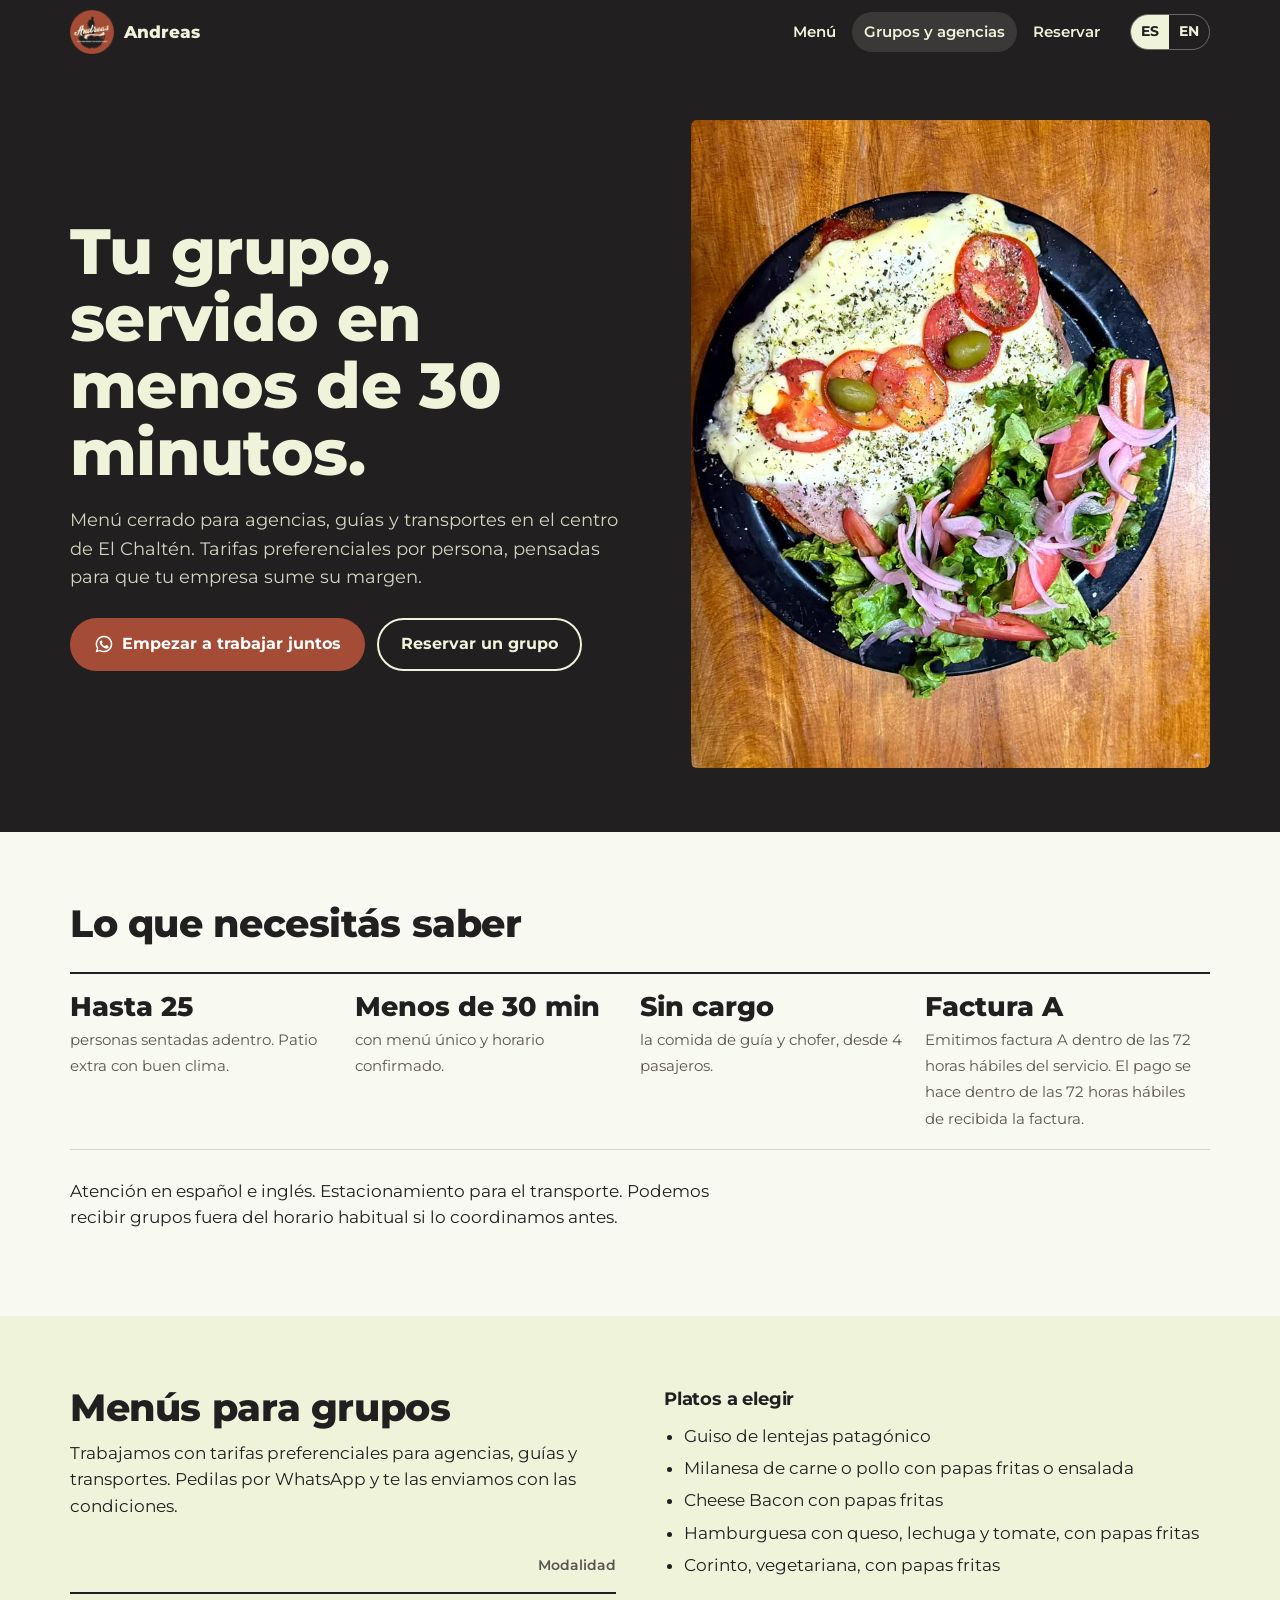
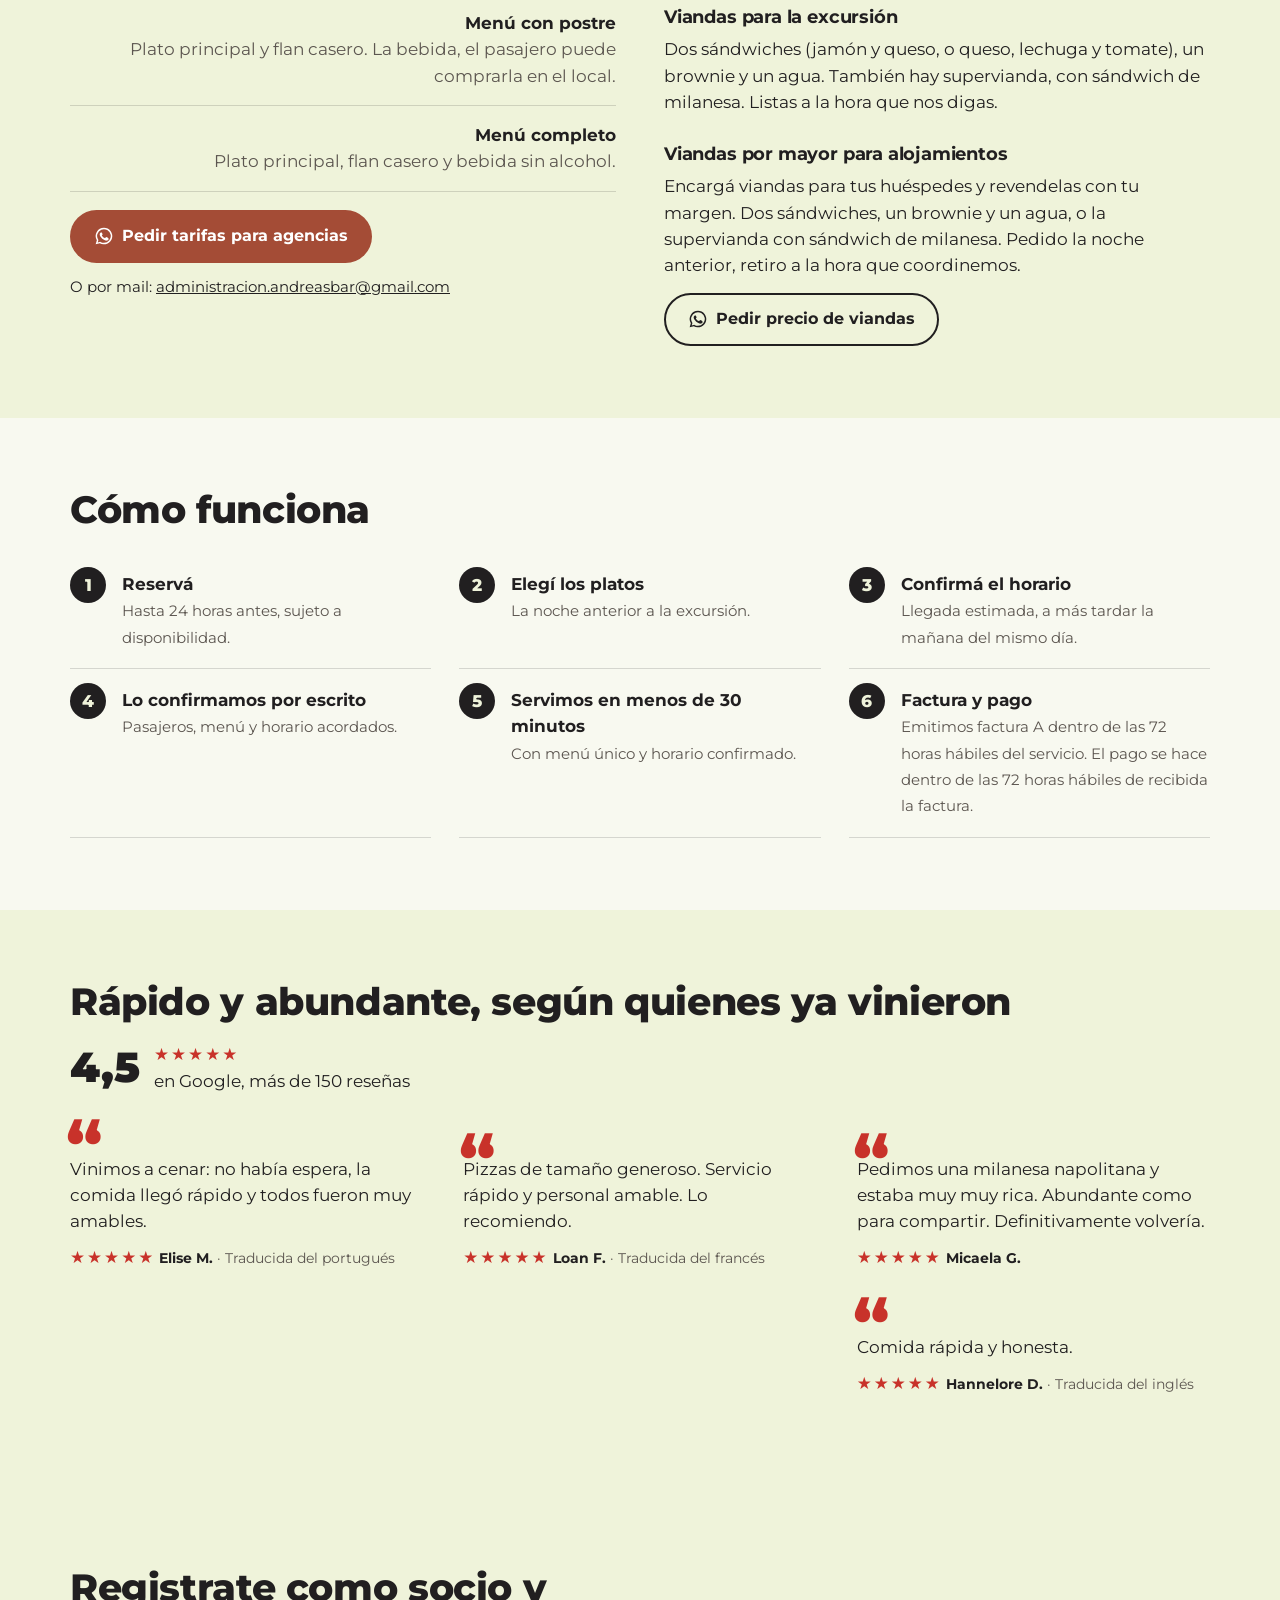
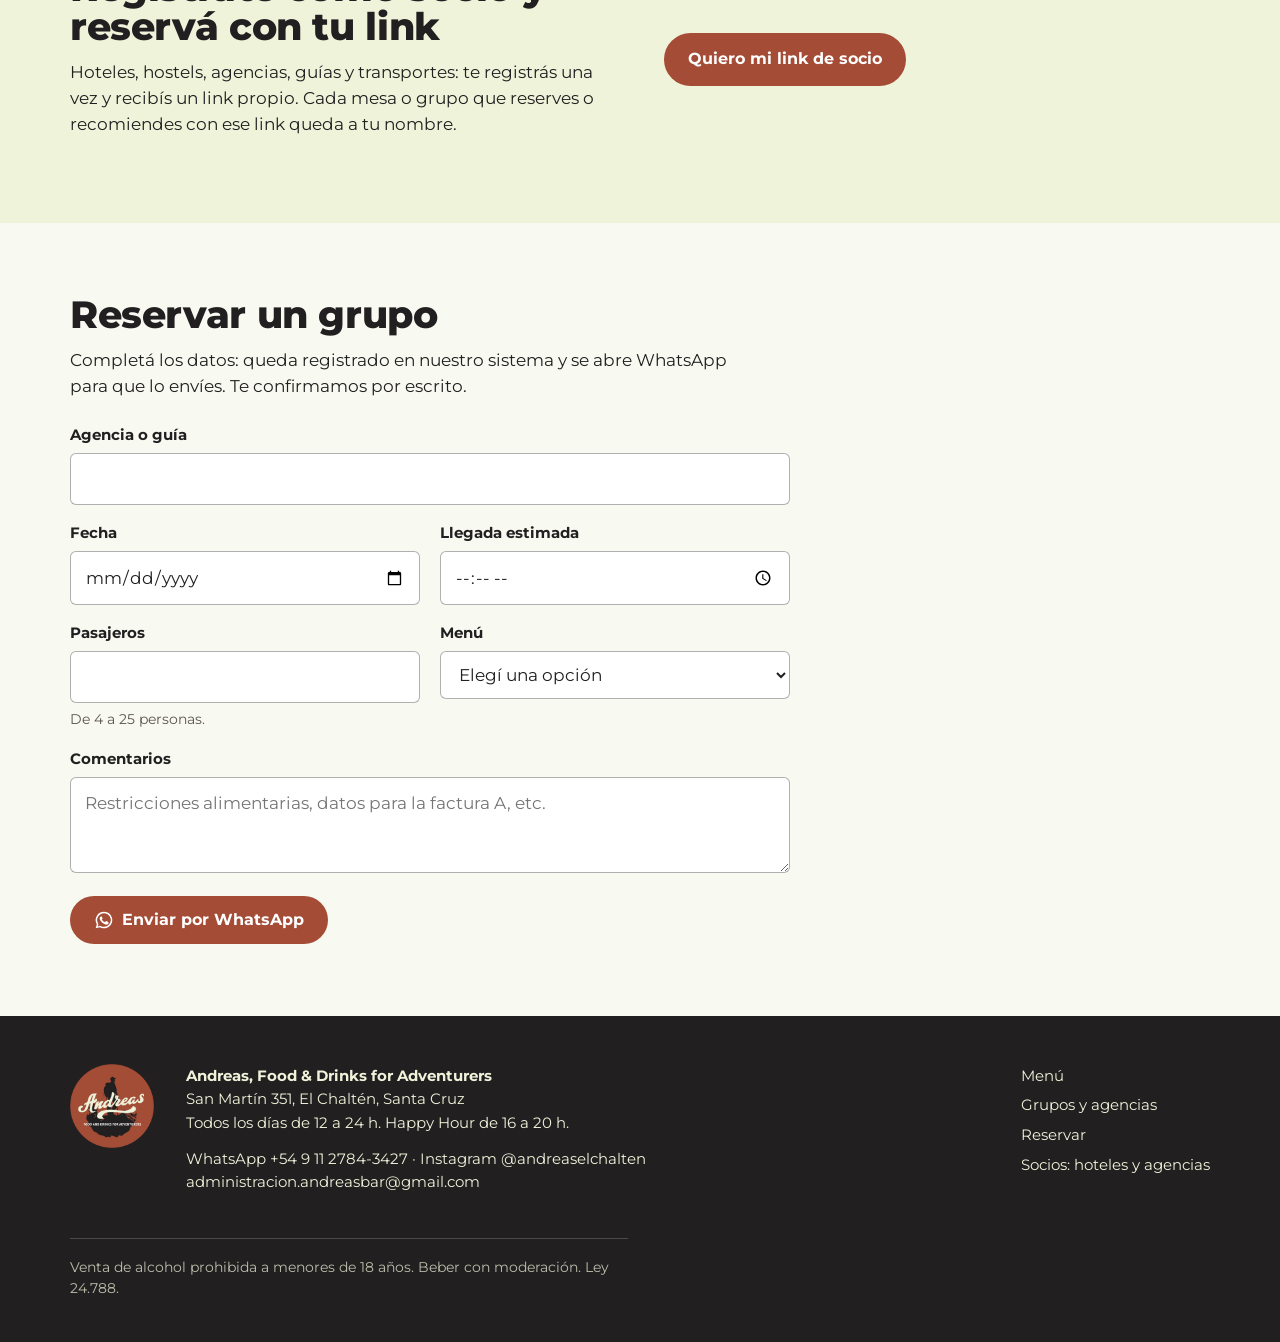
==== agencias/index.html @ 3c3eb735 "Viandas: contenido actualizado (dos sándwiches, brownie y agua; supervianda) Co-Authored-By: Claude " ====
<!doctype html>
<html lang="es">
<head>
<meta charset="utf-8">
<meta name="viewport" content="width=device-width, initial-scale=1">
<title>Grupos y agencias | Andreas, El Chaltén</title>
<meta name="description" content="Menú grupal para agencias y guías en El Chaltén: hasta 25 personas, servido en menos de 30 minutos, guía y chofer sin cargo, factura A.">
<link rel="canonical" href="https://andreaselchalten.com/agencias/">
<link rel="alternate" hreflang="es" href="https://andreaselchalten.com/agencias/">
<link rel="alternate" hreflang="en" href="https://andreaselchalten.com/en/agencies/">
<meta name="theme-color" content="#211f20">
<meta property="og:title" content="Grupos y agencias | Andreas, El Chaltén">
<meta property="og:description" content="Menú grupal para agencias y guías en El Chaltén: hasta 25 personas, servido en menos de 30 minutos, guía y chofer sin cargo, factura A.">
<meta property="og:image" content="https://andreaselchalten.com/img/salon-sandwich-1400.webp">
<meta property="og:type" content="website">
<link rel="icon" type="image/png" href="/favicon.png">
<link rel="apple-touch-icon" href="/img/apple-touch-icon.png">
<link rel="manifest" href="/manifest.webmanifest">
<meta name="apple-mobile-web-app-title" content="Andreas">
<link rel="preconnect" href="https://fonts.googleapis.com">
<link rel="preconnect" href="https://fonts.gstatic.com" crossorigin>
<link rel="stylesheet" href="https://fonts.googleapis.com/css2?family=Montserrat:wght@400..900&display=swap">
<link rel="stylesheet" href="/css/site.css">
<script type="application/ld+json">{"@context": "https://schema.org", "@type": "Restaurant", "@id": "https://andreaselchalten.com/#restaurante", "name": "Andreas – Food & Drinks for Adventurers", "url": "https://andreaselchalten.com/", "image": ["https://andreaselchalten.com/img/salon-sandwich-1400.webp", "https://andreaselchalten.com/img/logo-1024.png"], "logo": "https://andreaselchalten.com/img/logo-1024.png", "telephone": "+5491127843427", "email": "administracion.andreasbar@gmail.com", "address": {"@type": "PostalAddress", "streetAddress": "San Martín 351", "addressLocality": "El Chaltén", "addressRegion": "Santa Cruz", "postalCode": "9301", "addressCountry": "AR"}, "geo": {"@type": "GeoCoordinates", "latitude": -49.3312, "longitude": -72.8862}, "openingHoursSpecification": [{"@type": "OpeningHoursSpecification", "dayOfWeek": ["Monday", "Tuesday", "Wednesday", "Thursday", "Friday", "Saturday", "Sunday"], "opens": "12:00", "closes": "23:59"}], "servesCuisine": ["Hamburguesas", "Milanesas", "Pizza", "Pastas", "Parrilla"], "priceRange": "$$", "currenciesAccepted": "ARS", "hasMenu": "https://andreaselchalten.com/menu/", "acceptsReservations": "https://andreaselchalten.com/reservas/", "sameAs": ["https://instagram.com/andreaselchalten"], "inLanguage": ["es", "en"]}</script>
</head>
<body>
<a class="salto" href="#contenido">Ir al contenido</a>
<header class="top">
<div class="wrap">
<a class="marca" href="/"><img src="/img/icon-192.png" alt="" width="44" height="44"><span>Andreas</span></a>
<nav class="nav" aria-label="Principal"><a href="/menu/">Menú</a><a href="/agencias/" aria-current="page">Grupos y agencias</a><a href="/reservas/">Reservar</a></nav>
<div class="idioma"><span>ES</span><a href="/en/agencies/" hreflang="en" lang="en" aria-label="English version">EN</a></div>
</div>
</header>
<main id="contenido">
<section class="hero">
<div class="wrap">
<div>
<h1>Tu grupo, servido en menos de 30 minutos.</h1>
<p class="bajada">Menú cerrado para agencias, guías y transportes en el centro de El Chaltén. Tarifas preferenciales por persona, pensadas para que tu empresa sume su margen.</p>
<div class="acciones">
<a class="btn btn-wa" href="https://wa.me/5491127843427?text=Hola%2C%20vi%20la%20web%20de%20Andreas.%20Trabajo%20en%20una%20agencia%20y%20quiero%20empezar%20a%20trabajar%20con%20ustedes."><svg viewBox="0 0 24 24" aria-hidden="true"><path fill="currentColor" d="M12 2a10 10 0 0 0-8.6 15.1L2 22l5-1.3A10 10 0 1 0 12 2Zm0 18.2a8.2 8.2 0 0 1-4.2-1.1l-.3-.2-3 .8.8-2.9-.2-.3A8.2 8.2 0 1 1 12 20.2Zm4.5-6.1c-.2-.1-1.5-.7-1.7-.8s-.4-.1-.6.1-.7.8-.8 1-.3.2-.5.1a6.7 6.7 0 0 1-3.3-2.9c-.3-.4.2-.4.7-1.3.1-.2 0-.3 0-.4l-.8-1.8c-.2-.5-.4-.4-.6-.4h-.5a1 1 0 0 0-.7.3 3 3 0 0 0-.9 2.2 5.2 5.2 0 0 0 1.1 2.7 11.8 11.8 0 0 0 4.5 4c1.7.7 2.3.8 3.2.6a2.7 2.7 0 0 0 1.8-1.2 2.2 2.2 0 0 0 .1-1.2c0-.1-.2-.2-.4-.3Z"/></svg>Empezar a trabajar juntos</a>
<a class="btn btn-linea" href="#reservar-grupo">Reservar un grupo</a>
</div>
</div>
<figure><img src="/img/milanesa-napolitana-800.webp" alt="Milanesa napolitana con ensalada" width="800" height="1067"></figure>
</div>
</section>
<section class="seccion">
<div class="wrap">
<h2>Lo que necesitás saber</h2>
<div class="datos">
<div class="dato"><b>Hasta 25</b><span>personas sentadas adentro. Patio extra con buen clima.</span></div>
<div class="dato"><b>Menos de 30 min</b><span>con menú único y horario confirmado.</span></div>
<div class="dato"><b>Sin cargo</b><span>la comida de guía y chofer, desde 4 pasajeros.</span></div>
<div class="dato"><b>Factura A</b><span>Emitimos factura A dentro de las 72 horas hábiles del servicio. El pago se hace dentro de las 72 horas hábiles de recibida la factura.</span></div>
</div>
<p>Atención en español e inglés. Estacionamiento para el transporte. Podemos recibir grupos fuera del horario habitual si lo coordinamos antes.</p>
</div>
</section>
<section class="seccion alt">
<div class="wrap dividido" style="align-items:start">
<div>
<h2>Menús para grupos</h2>
<p style="margin-top:12px">Trabajamos con tarifas preferenciales para agencias, guías y transportes. Pedilas por WhatsApp y te las enviamos con las condiciones.</p>
<table class="tarifas" style="margin-top:20px">
<thead><tr><th>Modalidad</th></tr></thead>
<tbody><tr><td><b>Menú con postre</b><br><span style="color:var(--suave)">Plato principal y flan casero. La bebida, el pasajero puede comprarla en el local.</span></td></tr><tr><td><b>Menú completo</b><br><span style="color:var(--suave)">Plato principal, flan casero y bebida sin alcohol.</span></td></tr></tbody>
</table>
<div class="acciones" style="margin-top:18px"><a class="btn btn-wa" href="https://wa.me/5491127843427?text=Hola%2C%20vi%20la%20web%20de%20Andreas.%20Trabajo%20en%20una%20agencia%20y%20quiero%20recibir%20las%20tarifas%20para%20grupos."><svg viewBox="0 0 24 24" aria-hidden="true"><path fill="currentColor" d="M12 2a10 10 0 0 0-8.6 15.1L2 22l5-1.3A10 10 0 1 0 12 2Zm0 18.2a8.2 8.2 0 0 1-4.2-1.1l-.3-.2-3 .8.8-2.9-.2-.3A8.2 8.2 0 1 1 12 20.2Zm4.5-6.1c-.2-.1-1.5-.7-1.7-.8s-.4-.1-.6.1-.7.8-.8 1-.3.2-.5.1a6.7 6.7 0 0 1-3.3-2.9c-.3-.4.2-.4.7-1.3.1-.2 0-.3 0-.4l-.8-1.8c-.2-.5-.4-.4-.6-.4h-.5a1 1 0 0 0-.7.3 3 3 0 0 0-.9 2.2 5.2 5.2 0 0 0 1.1 2.7 11.8 11.8 0 0 0 4.5 4c1.7.7 2.3.8 3.2.6a2.7 2.7 0 0 0 1.8-1.2 2.2 2.2 0 0 0 .1-1.2c0-.1-.2-.2-.4-.3Z"/></svg>Pedir tarifas para agencias</a></div>
<p style="margin-top:12px;font-size:.95rem">O por mail: <a href="mailto:administracion.andreasbar@gmail.com?subject=Tarifas para agencias">administracion.andreasbar@gmail.com</a></p>
</div>
<div>
<h3>Platos a elegir</h3>
<ul class="lista" style="margin-top:12px"><li>Guiso de lentejas patagónico</li><li>Milanesa de carne o pollo con papas fritas o ensalada</li><li>Cheese Bacon con papas fritas</li><li>Hamburguesa con queso, lechuga y tomate, con papas fritas</li><li>Corinto, vegetariana, con papas fritas</li></ul>
<h3 style="margin-top:28px">Viandas para la excursión</h3>
<p style="margin-top:8px">Dos sándwiches (jamón y queso, o queso, lechuga y tomate), un brownie y un agua. También hay supervianda, con sándwich de milanesa. Listas a la hora que nos digas.</p>
<h3 style="margin-top:28px" id="viandas">Viandas por mayor para alojamientos</h3>
<p style="margin-top:8px">Encargá viandas para tus huéspedes y revendelas con tu margen. Dos sándwiches, un brownie y un agua, o la supervianda con sándwich de milanesa. Pedido la noche anterior, retiro a la hora que coordinemos.</p>
<div class="acciones" style="margin-top:14px"><a class="btn btn-linea" href="https://wa.me/5491127843427?text=Hola%2C%20vi%20la%20web%20de%20Andreas.%20Tengo%20un%20alojamiento%20y%20quiero%20el%20precio%20de%20las%20viandas%20por%20mayor."><svg viewBox="0 0 24 24" aria-hidden="true"><path fill="currentColor" d="M12 2a10 10 0 0 0-8.6 15.1L2 22l5-1.3A10 10 0 1 0 12 2Zm0 18.2a8.2 8.2 0 0 1-4.2-1.1l-.3-.2-3 .8.8-2.9-.2-.3A8.2 8.2 0 1 1 12 20.2Zm4.5-6.1c-.2-.1-1.5-.7-1.7-.8s-.4-.1-.6.1-.7.8-.8 1-.3.2-.5.1a6.7 6.7 0 0 1-3.3-2.9c-.3-.4.2-.4.7-1.3.1-.2 0-.3 0-.4l-.8-1.8c-.2-.5-.4-.4-.6-.4h-.5a1 1 0 0 0-.7.3 3 3 0 0 0-.9 2.2 5.2 5.2 0 0 0 1.1 2.7 11.8 11.8 0 0 0 4.5 4c1.7.7 2.3.8 3.2.6a2.7 2.7 0 0 0 1.8-1.2 2.2 2.2 0 0 0 .1-1.2c0-.1-.2-.2-.4-.3Z"/></svg>Pedir precio de viandas</a></div>
</div>
</div>
</section>
<section class="seccion">
<div class="wrap">
<h2>Cómo funciona</h2>
<ol class="pasos" style="margin-top:24px"><li><b>Reservá</b><span>Hasta 24 horas antes, sujeto a disponibilidad.</span></li><li><b>Elegí los platos</b><span>La noche anterior a la excursión.</span></li><li><b>Confirmá el horario</b><span>Llegada estimada, a más tardar la mañana del mismo día.</span></li><li><b>Lo confirmamos por escrito</b><span>Pasajeros, menú y horario acordados.</span></li><li><b>Servimos en menos de 30 minutos</b><span>Con menú único y horario confirmado.</span></li><li><b>Factura y pago</b><span>Emitimos factura A dentro de las 72 horas hábiles del servicio. El pago se hace dentro de las 72 horas hábiles de recibida la factura.</span></li></ol>
</div>
</section>
<section class="seccion alt">
<div class="wrap">
<div class="cabeza"><div><h2>Rápido y abundante, según quienes ya vinieron</h2></div><a class="puntaje" href="https://www.google.com/maps/search/?api=1&query=Andreas+Food+and+Drinks+San+Mart%C3%ADn+351+El+Chalt%C3%A9n"><b>4,5</b><span><span class="estrellas" aria-hidden="true">★★★★★</span><br>en Google, más de 150 reseñas</span></a></div>
<div class="resenas"><figure class="resena">
<blockquote><p>Vinimos a cenar: no había espera, la comida llegó rápido y todos fueron muy amables.</p></blockquote>
<figcaption><span class="estrellas" aria-label="5 estrellas">★★★★★</span> <b>Elise M.</b> <span>· Traducida del portugués</span></figcaption>
</figure>
<figure class="resena">
<blockquote><p>Pizzas de tamaño generoso. Servicio rápido y personal amable. Lo recomiendo.</p></blockquote>
<figcaption><span class="estrellas" aria-label="5 estrellas">★★★★★</span> <b>Loan F.</b> <span>· Traducida del francés</span></figcaption>
</figure>
<figure class="resena">
<blockquote><p>Pedimos una milanesa napolitana y estaba muy muy rica. Abundante como para compartir. Definitivamente volvería.</p></blockquote>
<figcaption><span class="estrellas" aria-label="5 estrellas">★★★★★</span> <b>Micaela G.</b></figcaption>
</figure>
<figure class="resena">
<blockquote><p>Comida rápida y honesta.</p></blockquote>
<figcaption><span class="estrellas" aria-label="5 estrellas">★★★★★</span> <b>Hannelore D.</b> <span>· Traducida del inglés</span></figcaption>
</figure></div>
</div>
</section>
<section class="seccion socios-cta">
<div class="wrap dividido" style="align-items:center">
<div>
<h2>Registrate como socio y reservá con tu link</h2>
<p style="margin-top:12px">Hoteles, hostels, agencias, guías y transportes: te registrás una vez y recibís un link propio. Cada mesa o grupo que reserves o recomiendes con ese link queda a tu nombre.</p>
</div>
<div class="acciones"><a class="btn btn-wa" href="/socios/">Quiero mi link de socio</a></div>
</div>
</section>
<section class="seccion" id="reservar-grupo">
<div class="wrap">
<h2>Reservar un grupo</h2>
<p style="margin-top:12px">Completá los datos: queda registrado en nuestro sistema y se abre WhatsApp para que lo envíes. Te confirmamos por escrito.</p>
<form class="form" data-wa="Hola, vi la web de Andreas y quiero reservar un grupo." data-api="grupo" novalidate style="margin-top:24px">
<div class="full"><label for="g-agencia">Agencia o guía</label><input id="g-agencia" required data-etiqueta="Agencia" autocomplete="organization"></div>
<div><label for="g-fecha">Fecha</label><input id="g-fecha" type="date" required data-etiqueta="Fecha"></div>
<div><label for="g-hora">Llegada estimada</label><input id="g-hora" type="time" required data-etiqueta="Hora"></div>
<div><label for="g-pax">Pasajeros</label><input id="g-pax" type="number" min="4" max="25" required inputmode="numeric" data-etiqueta="Pasajeros"><p class="ayuda">De 4 a 25 personas.</p></div>
<div><label for="g-menu">Menú</label><select id="g-menu" required data-etiqueta="Menú"><option value="">Elegí una opción</option><option>Menú con postre</option><option>Menú completo</option><option>Viandas</option></select></div>
<div class="full"><label for="g-notas">Comentarios</label><textarea id="g-notas" data-etiqueta="Comentarios" placeholder="Restricciones alimentarias, datos para la factura A, etc."></textarea></div>
<p class="error full" hidden role="alert">Revisá los campos marcados: faltan datos.</p>
<div class="full"><button class="btn btn-wa" type="submit"><svg viewBox="0 0 24 24" aria-hidden="true"><path fill="currentColor" d="M12 2a10 10 0 0 0-8.6 15.1L2 22l5-1.3A10 10 0 1 0 12 2Zm0 18.2a8.2 8.2 0 0 1-4.2-1.1l-.3-.2-3 .8.8-2.9-.2-.3A8.2 8.2 0 1 1 12 20.2Zm4.5-6.1c-.2-.1-1.5-.7-1.7-.8s-.4-.1-.6.1-.7.8-.8 1-.3.2-.5.1a6.7 6.7 0 0 1-3.3-2.9c-.3-.4.2-.4.7-1.3.1-.2 0-.3 0-.4l-.8-1.8c-.2-.5-.4-.4-.6-.4h-.5a1 1 0 0 0-.7.3 3 3 0 0 0-.9 2.2 5.2 5.2 0 0 0 1.1 2.7 11.8 11.8 0 0 0 4.5 4c1.7.7 2.3.8 3.2.6a2.7 2.7 0 0 0 1.8-1.2 2.2 2.2 0 0 0 .1-1.2c0-.1-.2-.2-.4-.3Z"/></svg>Enviar por WhatsApp</button></div>
</form>
</div>
</section>
</main>
<footer class="pie">
<div class="wrap">
<img src="/img/logo-512.webp" alt="Andreas, Food and Drinks for Adventurers" width="84" height="84" loading="lazy">
<div>
<p><b>Andreas, Food &amp; Drinks for Adventurers</b><br>San Martín 351, El Chaltén, Santa Cruz<br>Todos los días de 12 a 24 h. Happy Hour de 16 a 20 h.</p>
<p><a href="https://wa.me/5491127843427">WhatsApp +54 9 11 2784-3427</a> · <a href="https://instagram.com/andreaselchalten">Instagram @andreaselchalten</a><br><a href="mailto:administracion.andreasbar@gmail.com">administracion.andreasbar@gmail.com</a></p>
</div>
<ul><li><a href="/menu/">Menú</a></li><li><a href="/agencias/">Grupos y agencias</a></li><li><a href="/reservas/">Reservar</a></li><li><a href="/socios/">Socios: hoteles y agencias</a></li></ul>
<p class="legal">Venta de alcohol prohibida a menores de 18 años. Beber con moderación. Ley 24.788.</p>
</div>
</footer>
<nav class="barra-movil" aria-label="Acciones rápidas">
<a class="btn btn-wa" href="/reservas/">Reservar mesa</a>
<a class="btn btn-claro" href="https://wa.me/5491127843427?text=Hola%2C%20vi%20la%20web%20de%20Andreas%20y%20quiero%20consultar%3A%20"><svg viewBox="0 0 24 24" aria-hidden="true"><path fill="currentColor" d="M12 2a10 10 0 0 0-8.6 15.1L2 22l5-1.3A10 10 0 1 0 12 2Zm0 18.2a8.2 8.2 0 0 1-4.2-1.1l-.3-.2-3 .8.8-2.9-.2-.3A8.2 8.2 0 1 1 12 20.2Zm4.5-6.1c-.2-.1-1.5-.7-1.7-.8s-.4-.1-.6.1-.7.8-.8 1-.3.2-.5.1a6.7 6.7 0 0 1-3.3-2.9c-.3-.4.2-.4.7-1.3.1-.2 0-.3 0-.4l-.8-1.8c-.2-.5-.4-.4-.6-.4h-.5a1 1 0 0 0-.7.3 3 3 0 0 0-.9 2.2 5.2 5.2 0 0 0 1.1 2.7 11.8 11.8 0 0 0 4.5 4c1.7.7 2.3.8 3.2.6a2.7 2.7 0 0 0 1.8-1.2 2.2 2.2 0 0 0 .1-1.2c0-.1-.2-.2-.4-.3Z"/></svg>WhatsApp</a>
</nav>
<script src="/js/site.js" defer></script>
</body>
</html>
---- css/site.css ----
[hidden]{display:none!important}
:root{
  --carbon:#211f20;
  --terracota:#a44c36;
  --terracota-osc:#8a3d2b;
  --crema:#eff3da;
  --papel:#f8f9f0;
  --musgo:#4e6b3a;
  --rojo:#c8322a;
  --rojo-osc:#a82820;
  --linea:rgba(33,31,32,.16);
  --suave:#5c5650;
  --ancho:1180px;
  --radio:6px;
  color-scheme:light;
}
*,*::before,*::after{box-sizing:border-box}
html{-webkit-text-size-adjust:100%;scroll-behavior:smooth}
@media (prefers-reduced-motion:reduce){html{scroll-behavior:auto}*{transition:none!important;animation:none!important}}
body{margin:0;background:var(--papel);color:var(--carbon);font-family:"Montserrat",system-ui,sans-serif;font-size:1.0625rem;line-height:1.55;}
img{max-width:100%;height:auto;display:block}
a{color:inherit}
:focus-visible{outline:3px solid var(--terracota);outline-offset:3px;border-radius:2px}
.wrap{max-width:var(--ancho);margin:0 auto;padding:0 20px}
h1,h2,h3{font-weight:800;line-height:1.05;letter-spacing:-.01em;margin:0}
h1{font-size:clamp(2.1rem,5.6vw,4rem)}
h2{font-size:clamp(1.6rem,3.2vw,2.35rem)}
h3{font-size:1.15rem;font-weight:700;line-height:1.2}
p{margin:0 0 .8em;max-width:62ch}
.salto{position:absolute;left:-9999px}
.salto:focus{left:12px;top:12px;z-index:50;background:var(--crema);padding:8px 12px}

/* Encabezado */
.top{position:sticky;top:0;z-index:20;background:var(--carbon);color:var(--crema)}
.top .wrap{display:flex;align-items:center;gap:18px;min-height:64px}
.marca{display:flex;align-items:center;gap:10px;text-decoration:none;flex-shrink:0}
.marca img{width:44px;height:44px}
.marca span{font-weight:800;font-size:1.05rem}
.nav{display:flex;gap:4px;margin-left:auto;align-items:center}
.nav a{text-decoration:none;padding:8px 12px;border-radius:999px;font-weight:600;font-size:.95rem}
.nav a:hover,.nav a[aria-current="page"]{background:rgba(239,243,218,.12)}
.idioma{display:flex;border:1px solid rgba(239,243,218,.35);border-radius:999px;overflow:hidden;font-size:.85rem;font-weight:700}
.idioma a,.idioma span{padding:6px 10px;text-decoration:none}
.idioma span{background:var(--crema);color:var(--carbon)}
@media (max-width:760px){
  .top .wrap{flex-wrap:wrap;gap:8px 12px;padding-top:8px;padding-bottom:6px}
  .marca span{display:none}
  .idioma{margin-left:auto}
  .nav{order:3;width:100%;margin:0 -8px;overflow-x:auto;scrollbar-width:none}
  .nav::-webkit-scrollbar{display:none}
  .nav a{white-space:nowrap;font-size:.9rem}
}

/* Botones */
.btn{display:inline-flex;align-items:center;justify-content:center;gap:8px;min-height:48px;padding:12px 22px;border-radius:999px;font-weight:700;text-decoration:none;border:2px solid transparent;font-size:1rem;cursor:pointer;font-family:inherit}
.btn-wa{background:var(--terracota);color:#fff}
.btn-wa:hover{background:var(--terracota-osc)}
.btn-linea{border-color:currentColor;background:transparent}
.btn svg{width:20px;height:20px;flex-shrink:0}

/* Portada */
.hero{background:var(--carbon);color:var(--crema)}
.hero .wrap{display:grid;grid-template-columns:1.05fr .95fr;gap:48px;align-items:center;padding-top:56px;padding-bottom:64px}
.hero h1{margin-bottom:20px}
.hero .bajada{font-size:1.15rem;color:rgba(239,243,218,.86);margin-bottom:26px}
.estado{display:inline-flex;align-items:center;gap:10px;font-weight:700;margin-bottom:22px;font-size:.98rem}
.estado i{width:10px;height:10px;border-radius:50%;background:#9a9a9a;box-shadow:0 0 0 4px rgba(154,154,154,.2)}
.estado.abierto i{background:#8fbf5f;box-shadow:0 0 0 4px rgba(143,191,95,.22)}
.acciones{display:flex;flex-wrap:wrap;gap:12px}
.hero figure{margin:0;position:relative}
.hero figure img{width:100%;aspect-ratio:4/5;object-fit:cover;border-radius:var(--radio)}
.hero figcaption{font-size:.85rem;color:rgba(239,243,218,.7);margin-top:10px}
@media (max-width:860px){
  .hero .wrap{grid-template-columns:1fr;gap:28px;padding-top:32px;padding-bottom:40px}
  .hero figure img{aspect-ratio:4/3;object-position:50% 62%}
}

/* Carteles de sendero */
.carteles{background:var(--crema);padding:28px 0}
.carteles .wrap{display:grid;grid-template-columns:repeat(3,1fr);gap:14px}
.cartel{background:var(--terracota);color:#fff;padding:18px 44px 18px 22px;clip-path:polygon(0 0,calc(100% - 26px) 0,100% 50%,calc(100% - 26px) 100%,0 100%);text-decoration:none;display:block}
.cartel:nth-child(2){background:var(--rojo)}
.cartel:nth-child(3){background:var(--musgo)}
.cartel small{display:block;font-size:.85rem;opacity:.85;margin-bottom:2px}
.cartel strong{font-weight:800;font-size:1.25rem;line-height:1.15;display:block}
@media (max-width:760px){.carteles .wrap{grid-template-columns:1fr}}

/* Secciones */
.seccion{padding:72px 0}
.seccion.alt{background:var(--crema)}
.cabeza{display:flex;justify-content:space-between;align-items:end;gap:20px;margin-bottom:32px;flex-wrap:wrap}
.cabeza p{margin:10px 0 0;color:var(--suave)}
@media (max-width:760px){.seccion{padding:48px 0}}

/* Platos */
.platos{display:grid;grid-template-columns:repeat(4,1fr);gap:20px}
.plato img{width:100%;aspect-ratio:4/5;object-fit:cover;border-radius:var(--radio);background:var(--crema)}
.plato h3{margin-top:12px}
.plato p{margin:4px 0 0;color:var(--suave);font-size:.95rem}
.precio{font-variant-numeric:tabular-nums;font-weight:700;white-space:nowrap}
@media (max-width:960px){.platos{grid-template-columns:repeat(2,1fr)}}

/* Happy hour */
.hh{background:var(--rojo);color:#fff;padding:56px 0}
.hh .wrap{display:grid;grid-template-columns:auto 1fr auto;gap:36px;align-items:center}
.hh .grande{font-weight:900;font-size:clamp(2.8rem,7vw,5rem);line-height:.9}
.hh p{margin:0;font-size:1.15rem;max-width:40ch}
@media (max-width:860px){.hh .wrap{grid-template-columns:1fr;gap:16px}}

/* Reseñas */
.puntaje{display:flex;align-items:center;gap:14px;text-decoration:none}
.puntaje b{font-weight:900;font-size:2.6rem;line-height:1}
.estrellas{color:var(--rojo);letter-spacing:2px;font-size:1.05rem}
.resenas{display:grid;grid-template-columns:repeat(4,1fr);gap:18px}
.resena{background:var(--papel);border:1px solid var(--linea);border-radius:var(--radio);padding:20px;display:flex;flex-direction:column;gap:12px;margin:0}
.seccion:not(.alt) .resena{background:#fff}
.resena blockquote{margin:0;font-size:1rem}
.resena figcaption{margin-top:auto;font-size:.88rem;color:var(--suave);display:flex;justify-content:space-between;gap:8px}
@media (max-width:960px){.resenas{grid-template-columns:repeat(2,1fr)}}
@media (max-width:560px){.resenas{grid-template-columns:1fr}}

/* Bloque dividido */
.dividido{display:grid;grid-template-columns:1fr 1fr;gap:48px;align-items:center}
.dividido img{width:100%;aspect-ratio:4/3;object-fit:cover;border-radius:var(--radio)}
@media (max-width:860px){.dividido{grid-template-columns:1fr;gap:24px}}

/* Datos */
.datos{display:grid;grid-template-columns:repeat(auto-fit,minmax(200px,1fr));gap:0;border-top:2px solid var(--carbon);margin:28px 0}
.dato{padding:18px 18px 18px 0;border-bottom:1px solid var(--linea)}
.dato b{display:block;font-weight:800;font-size:1.7rem;line-height:1.1;margin-bottom:4px}
.dato span{color:var(--suave);font-size:.95rem}

/* Ubicación */
.mapa{width:100%;aspect-ratio:4/3;border:0;border-radius:var(--radio);background:var(--crema)}
.horario{width:100%;border-collapse:collapse;margin:16px 0 24px;max-width:420px}
.horario td{padding:10px 0;border-bottom:1px solid var(--linea)}
.horario td:last-child{text-align:right;font-weight:700;font-variant-numeric:tabular-nums}

/* Pie */
.pie{background:var(--carbon);color:var(--crema);padding:48px 0 32px;font-size:.95rem}
.pie .wrap{display:grid;grid-template-columns:auto 1fr auto;gap:32px;align-items:start}
.pie img{width:84px;height:84px}
.pie a{text-decoration:none}
.pie a:hover{text-decoration:underline}
.pie ul{list-style:none;margin:0;padding:0;display:grid;gap:6px}
.legal{grid-column:1/-1;border-top:1px solid rgba(239,243,218,.2);padding-top:18px;color:rgba(239,243,218,.75);font-size:.85rem}
@media (max-width:760px){.pie .wrap{grid-template-columns:1fr}}

/* Menú */
.menu-hero{background:var(--carbon);color:var(--crema);padding:48px 0 36px}
.menu-hero p{color:rgba(239,243,218,.8);margin-top:12px}
.chips{position:sticky;top:64px;z-index:10;background:var(--papel);border-bottom:1px solid var(--linea)}
.chips .wrap{display:flex;gap:8px;overflow-x:auto;padding-top:12px;padding-bottom:12px;scrollbar-width:none}
.chips .wrap::-webkit-scrollbar{display:none}
.chips a{white-space:nowrap;text-decoration:none;padding:8px 14px;border:1px solid var(--linea);border-radius:999px;font-weight:600;font-size:.92rem;background:#fff}
.chips a.activo{background:var(--carbon);color:var(--crema);border-color:var(--carbon)}
@media (max-width:760px){.chips{top:98px}}
.carta{padding:24px 0 72px}
.carta section{padding-top:36px;scroll-margin-top:140px}
.carta h2{font-size:clamp(1.6rem,3vw,2.1rem);padding-bottom:10px;border-bottom:2px solid var(--carbon)}
.carta .nota{color:var(--suave);margin:10px 0 0}
.items{list-style:none;margin:0;padding:0;display:grid;grid-template-columns:1fr 1fr;column-gap:48px}
.item{display:grid;grid-template-columns:1fr auto;gap:4px 16px;padding:16px 0;border-bottom:1px solid var(--linea)}
.item h3{font-size:1.05rem;}
.item p{grid-column:1/-1;margin:0;color:var(--suave);font-size:.95rem}
.marca-item{display:inline-block;font-size:.75rem;font-weight:700;padding:2px 8px;border-radius:999px;margin-left:6px;vertical-align:2px;}
.ico{display:inline-flex;width:20px;height:20px;margin-left:6px;vertical-align:-3px}
.ico svg{width:100%;height:100%}
.ico-top{color:var(--rojo)}
.ico-veg{color:#5b8a3c}
.leyenda{display:flex;align-items:center;gap:4px;flex-wrap:wrap;font-size:.92rem}
.leyenda .ico{margin-left:0;margin-right:4px}
.menu-hero .ico-veg{color:#9cc77a}
.menu-hero .ico-top{color:#ff6a55}
.m-veg{background:var(--musgo);color:#fff}
@media (max-width:760px){.items{grid-template-columns:1fr}.carta section{scroll-margin-top:160px}}
.aviso{background:var(--crema);border-radius:var(--radio);padding:18px 20px;margin-top:40px;font-size:.95rem}

/* Agencias */
.pasos{list-style:none;margin:0;padding:0;counter-reset:p;display:grid;grid-template-columns:repeat(3,1fr);gap:0 28px}
.pasos li{counter-increment:p;padding:18px 0 18px 52px;position:relative;border-bottom:1px solid var(--linea)}
.pasos li::before{content:counter(p);position:absolute;left:0;top:14px;width:36px;height:36px;border-radius:50%;background:var(--carbon);color:var(--crema);display:grid;place-items:center;font-weight:800}
.pasos b{display:block}
.pasos span{color:var(--suave);font-size:.95rem}
@media (max-width:860px){.pasos{grid-template-columns:1fr}}
.tarifas{width:100%;border-collapse:collapse;margin-top:8px}
.tarifas th,.tarifas td{text-align:left;padding:16px 12px 16px 0;border-bottom:1px solid var(--linea);vertical-align:top}
.tarifas th{font-size:.85rem;color:var(--suave);font-weight:600;border-bottom:2px solid var(--carbon)}
.tarifas td:last-child,.tarifas th:last-child{text-align:right;padding-right:0}
.tarifas td b{}
.lista{margin:0;padding-left:20px}
.lista li{margin-bottom:6px}

/* Formulario */
.form{display:grid;grid-template-columns:1fr 1fr;gap:16px 20px;max-width:720px}
.form .full{grid-column:1/-1}
.form label{display:block;font-weight:700;font-size:.95rem;margin-bottom:6px}
.form input,.form select,.form textarea{width:100%;font:inherit;padding:12px 14px;border:1.5px solid rgba(33,31,32,.35);border-radius:var(--radio);background:#fff;color:var(--carbon);min-height:48px}
.form textarea{min-height:96px;resize:vertical}
.form input:focus,.form select:focus,.form textarea:focus{outline:3px solid rgba(164,76,54,.35);border-color:var(--terracota)}
.check{display:flex;gap:10px;align-items:flex-start;font-size:.92rem;color:var(--suave)}
.check input{width:20px;height:20px;min-height:0;margin-top:2px;flex-shrink:0}
.form .ayuda{font-size:.88rem;color:var(--suave);margin:6px 0 0}
.error{color:#9b2c1d;font-weight:700;font-size:.92rem}
@media (max-width:620px){.form{grid-template-columns:1fr}}

/* Panel de sol y clima */
.vereda{background:#fff;border-radius:22px;padding:0;overflow:hidden;box-shadow:0 14px 40px rgba(33,31,32,.12)}
.vereda-cab{padding:18px 20px 12px}
.vereda-cab h3{font-size:1.05rem;margin:0 0 2px}
.vereda-cab p{margin:0;font-weight:700;color:var(--rojo)}
.escena{display:block;width:100%;height:auto}
.escena-horas text{font-size:11px;fill:#211f20;font-weight:600;font-family:inherit}
.clima{display:grid;grid-template-columns:1fr 1fr;gap:8px;padding:16px 20px 4px}
.dato-clima{display:flex;align-items:center;gap:10px}
.dato-clima small{display:block;color:var(--suave);font-size:.78rem}
.dato-clima b{display:block;font-size:1.35rem;line-height:1.1}
.termo{width:24px;height:58px;flex-shrink:0}
.medidor{width:72px;height:44px;flex-shrink:0}
.consejo{margin:10px 20px 0;font-weight:700;padding:10px 14px;border-radius:12px;background:var(--crema)}
.consejo.alerta{background:#fbe1dd;color:#8f1f17}
.tira-titulo{margin:16px 20px 6px;font-weight:700;font-size:.9rem}
.tira-titulo small{font-weight:500;color:var(--suave)}
.tira{display:flex;gap:6px;overflow-x:auto;padding:0 20px 6px;scrollbar-width:none}
.tira::-webkit-scrollbar{display:none}
.hora{flex:0 0 52px;text-align:center;border-radius:12px;padding:8px 0;background:var(--papel);display:flex;flex-direction:column;align-items:center;gap:2px;font-size:.8rem}
.hora small{color:var(--suave);font-size:.72rem}
.hora b{font-size:1rem}
.hora .flecha{width:16px;height:16px;color:var(--carbon)}
.hora.sel{background:var(--carbon);color:var(--crema)}
.hora.sel small,.hora.sel .flecha{color:var(--crema)}
.hora.ventosa span{color:var(--rojo);font-weight:800}
.hora.sel.ventosa span{color:#ff8a7a}
.vereda .fuente{font-size:.75rem;color:var(--suave);margin:10px 20px 16px}
/* ===== Rediseño: menos cajas, más forma ===== */
.btn-claro{background:var(--crema);color:var(--carbon)}
.btn-claro:hover{background:#fff}
.cresta{display:block;width:100%;height:56px;position:absolute;left:0;bottom:-1px;z-index:2}
.cresta.arriba{top:-55px;bottom:auto}
@media (max-width:760px){.cresta{height:32px}.cresta.arriba{top:-31px}}

/* Portada a pantalla completa */
.portada{position:relative;min-height:min(88vh,760px);display:flex;align-items:flex-end;color:var(--crema);background:var(--carbon);overflow:hidden}
.portada-foto{position:absolute;inset:0;width:100%;height:100%;object-fit:cover;object-position:50% 32%}
.portada::before{content:"";position:absolute;inset:0;z-index:1;background:linear-gradient(90deg,rgba(25,22,22,.92) 0%,rgba(25,22,22,.72) 38%,rgba(25,22,22,.15) 72%),linear-gradient(0deg,rgba(25,22,22,.65),transparent 45%)}
.portada-texto{position:relative;z-index:2;width:100%;padding-bottom:110px;padding-top:80px}
.portada h1{max-width:12ch;margin-bottom:18px;text-shadow:0 2px 24px rgba(0,0,0,.35)}
.portada .bajada{max-width:44ch;font-size:1.12rem;color:rgba(239,243,218,.9);margin-bottom:26px}
@media (max-width:760px){
  .portada{min-height:auto;flex-direction:column;align-items:stretch}
  .portada-foto{position:relative;height:46vh;min-height:300px}
  .portada::before{background:linear-gradient(0deg,var(--carbon) 0%,var(--carbon) 52%,rgba(33,31,32,.2) 70%,transparent 85%)}
  .portada-texto{margin-top:-90px;padding-top:0;padding-bottom:64px}
}
.carteles{position:relative}

/* Platos sobre la mesa */
.mesa{background:var(--crema)}
.platos{grid-template-columns:repeat(4,1fr);gap:28px;align-items:start}
.plato{text-align:center;position:relative}
.plato .foto{margin:0 auto 14px;max-width:260px}
.plato-circulo img{width:100%;aspect-ratio:1;object-fit:cover;border-radius:50%;filter:drop-shadow(0 18px 22px rgba(33,31,32,.28));transition:transform .4s ease}
.plato-circulo:nth-child(odd) img{transform:rotate(-6deg)}
.plato-circulo:nth-child(even) img{transform:rotate(5deg)}
.plato-circulo:hover img{transform:rotate(0) scale(1.03)}
.plato-arco img{width:100%;aspect-ratio:1;object-fit:cover;border-radius:999px 999px 22px 22px;box-shadow:0 18px 30px rgba(33,31,32,.22)}
.plato:nth-child(even){margin-top:36px}
.plato h3{margin-top:4px}
.plato p{margin:4px auto 10px;color:var(--suave);font-size:.95rem;max-width:26ch}
.etiqueta-precio{display:inline-block;background:var(--carbon);color:var(--crema);padding:4px 12px;border-radius:999px;font-size:.92rem}
@media (max-width:960px){.platos{grid-template-columns:repeat(2,1fr);gap:24px 16px}.plato:nth-child(even){margin-top:28px}}

/* Happy hour con cresta */
.hh{position:relative;overflow:visible}
.hh .wrap{grid-template-columns:auto 1fr auto}
.hh-plato{width:170px;height:170px;border-radius:50%;filter:drop-shadow(0 16px 20px rgba(0,0,0,.35));transform:rotate(-8deg);margin:-60px 0 -50px}
@media (max-width:860px){.hh-plato{display:none}}

/* Reseñas sin cajas */
.resenas{display:block;columns:3 280px;column-gap:40px}
.resena{break-inside:avoid;background:none!important;border:0;padding:0 0 28px;margin:0 0 6px;display:block;position:relative}
.resena blockquote{font-size:1.08rem;line-height:1.5;padding-top:30px;position:relative}
.resena blockquote::before{content:"“";position:absolute;top:-14px;left:-4px;font-size:4.2rem;line-height:1;color:var(--rojo);font-weight:800}
.resena blockquote p{margin:0 0 10px}
.resena figcaption{display:block;font-size:.88rem;color:var(--suave)}
.resena figcaption b{color:var(--carbon)}

/* Grupos en oscuro */
.grupos{position:relative;background:var(--carbon);color:var(--crema)}
.grupos p{color:rgba(239,243,218,.86)}
.arco-foto img{aspect-ratio:4/5!important;border-radius:999px 999px var(--radio) var(--radio)}
.dividido .arco-foto{max-width:440px;justify-self:center;width:100%}
.mapa{border-radius:28px}


/* Reserva interactiva */
.reservar{background:var(--crema)}
.reservar-grid{display:grid;grid-template-columns:1.35fr 1fr;gap:28px;align-items:start}
@media (max-width:860px){.reservar-grid{grid-template-columns:1fr}}
.plano-caja{background:#fff;border-radius:22px;padding:14px;box-shadow:0 14px 40px rgba(33,31,32,.1)}
.pestanas{display:flex;gap:6px;background:var(--papel);padding:5px;border-radius:999px;margin-bottom:12px;width:max-content}
.pestanas button{border:0;background:transparent;font:inherit;font-weight:700;padding:9px 18px;border-radius:999px;cursor:pointer;color:var(--carbon)}
.pestanas button[aria-selected="true"]{background:var(--carbon);color:var(--crema)}
.plano{width:100%;height:auto;display:block}
.plano .piso{fill:#f4efe6;stroke:#211f20;stroke-width:4}
.plano .piso-patio{fill:#e8e4dc;stroke:#211f20;stroke-width:2;stroke-dasharray:6 6}
.plano .vidrio{fill:#8ec9ea}.plano .puerta{fill:var(--rojo)}.plano .fachada{fill:#3b3530}.plano .baranda{fill:#8b5a2b}
.plano .meson{fill:#d9d3c7}.plano .chapa{fill:#9aa3a8}.plano .pared{fill:#e6e1d8}
.plano .ref{font-size:14px;fill:#6b645d;font-weight:600;font-family:inherit}
.mesa{cursor:pointer;outline:none}
.mesa .tabla{fill:#c79a64;stroke:#8a6238;stroke-width:2;transition:fill .15s}
.mesa .silla{fill:#3a3a3a}
.mesa .num{font-size:20px;font-weight:800;fill:#211f20;font-family:inherit;pointer-events:none}
.mesa .cap{font-size:12px;fill:#211f20;font-family:inherit;pointer-events:none;opacity:.75}
.mesa:hover .tabla,.mesa:focus-visible .tabla{fill:#e2b67c;stroke:#211f20;stroke-width:3}
.mesa.elegida .tabla{fill:var(--rojo);stroke:#7d1a14;stroke-width:3}
.mesa.elegida .num,.mesa.elegida .cap{fill:#fff}
.mesa.ocupada{cursor:not-allowed}
.mesa.ocupada .tabla{fill:#cfcac2;stroke:#aaa}
.mesa.ocupada .num,.mesa.ocupada .cap{fill:#8b857e}
.leyenda-plano{display:flex;align-items:center;gap:8px;flex-wrap:wrap;font-size:.88rem;margin:10px 4px 2px;color:var(--suave)}
.ley{display:inline-block;width:14px;height:14px;border-radius:4px;margin-left:8px}
.ley:first-child{margin-left:0}
.ley.libre{background:#c79a64}.ley.elegida{background:var(--rojo)}.ley.ocupada{background:#cfcac2}
.ficha{background:#fff;border-radius:22px;padding:22px;box-shadow:0 14px 40px rgba(33,31,32,.1);position:sticky;top:90px}
.ficha .form{grid-template-columns:1fr 1fr 1fr;max-width:none}
@media (max-width:520px){.ficha .form{grid-template-columns:1fr 1fr}}
.ficha-vacia{margin:0;color:var(--suave);font-size:1.05rem}
.ficha-mesa{margin:0 0 16px;font-size:1.05rem}
.ficha-mesa b{font-size:1.3rem;color:var(--rojo)}
.estado-mesa{background:#fbe1dd;color:#8f1f17;font-weight:700;padding:10px 14px;border-radius:12px}
.ficha .vereda{box-shadow:none;border:1px solid var(--linea)}
.btn[disabled]{opacity:.5;cursor:not-allowed}
.listo{outline:none}
.listo-titulo{font-size:1.6rem;font-weight:800;color:var(--musgo);margin-bottom:6px}
@media (max-width:860px){.ficha{position:static}}

.plano .hotel{fill:#e9d9a6}
.mesa .sillon{fill:var(--rojo);stroke:#7d1a14;stroke-width:2}
.mesa .hilos{stroke:rgba(255,255,255,.55);stroke-width:1.2;fill:none}
.mesa .num.chico{font-size:15px}
.mesa.ocupada .sillon{fill:#cfcac2;stroke:#aaa}

/* Portada en laptop y escritorio: la foto vertical ocupa la mitad derecha, sin recortarse tanto */
@media (min-width:861px){
  .portada{min-height:min(84vh,720px)}
  .portada-foto{left:auto;right:0;width:54%;object-position:50% 45%;-webkit-mask-image:linear-gradient(90deg,transparent 0%,#000 26%);mask-image:linear-gradient(90deg,transparent 0%,#000 26%)}
  .portada::before{background:linear-gradient(0deg,rgba(33,31,32,.5),transparent 30%)}
  .portada-texto{padding-top:64px;padding-bottom:120px}
  .portada h1{max-width:11ch}
}

/* Índice flotante: solo palabras, a la izquierda, aparece al scrollear */
.indice{position:fixed;z-index:30;left:20px;top:50%;transform:translate(-10px,-50%);opacity:0;pointer-events:none;transition:opacity .35s ease,transform .35s ease}
.indice.visible,.indice:hover,.indice:focus-within{opacity:1;transform:translate(0,-50%);pointer-events:auto}
.indice ol{list-style:none;margin:0;padding:0;display:grid;gap:6px}
.indice a{display:block;text-decoration:none;font-size:.8rem;font-weight:600;color:var(--carbon);opacity:.6;white-space:nowrap;
  text-shadow:0 0 4px var(--papel),0 0 8px var(--papel),0 0 12px var(--papel);transition:font-size .2s ease,opacity .2s ease}
.indice a:hover{opacity:1}
.indice a.activo{font-size:1.08rem;font-weight:800;opacity:1}
.indice .indice-cta a{color:var(--rojo);opacity:1;margin-top:6px}
.indice.oscuro a{color:var(--crema);text-shadow:0 0 4px rgba(0,0,0,.6),0 0 10px rgba(0,0,0,.5)}
.indice.oscuro .indice-cta a{color:#ffb4a8}
@media (max-width:760px){.indice{left:12px}.indice a{font-size:.74rem}.indice a.activo{font-size:.95rem}}
/* Socios */
.socios-cta{background:var(--crema)}
.link-socio{background:#fff;border-radius:18px;padding:18px 20px;margin-top:16px;box-shadow:0 10px 30px rgba(33,31,32,.08)}
.link-socio p{margin:0}
.link-socio .url{font-size:.92rem;color:var(--suave);word-break:break-all;margin:4px 0 12px}
.socio-listo{outline:none;max-width:720px;margin-top:8px}
/* Barra fija de acciones en el celular */
.barra-movil{display:none}
@media (max-width:860px){
  .barra-movil{display:grid;grid-template-columns:1fr 1fr;gap:10px;position:fixed;left:0;right:0;bottom:0;z-index:40;padding:10px 16px calc(10px + env(safe-area-inset-bottom));background:rgba(33,31,32,.96);box-shadow:0 -8px 24px rgba(0,0,0,.18)}
  .barra-movil .btn{min-height:46px;padding:10px 12px;font-size:.98rem}
  .barra-movil svg{width:20px;height:20px}
  .barra-movil{transform:translateY(110%);transition:transform .25s ease}
  .barra-movil.visible{transform:none}
  body:has(.barra-movil) .pie{padding-bottom:calc(96px + env(safe-area-inset-bottom))}
}
@media (max-width:860px) and (prefers-reduced-motion:reduce){.barra-movil{transition:none}
}
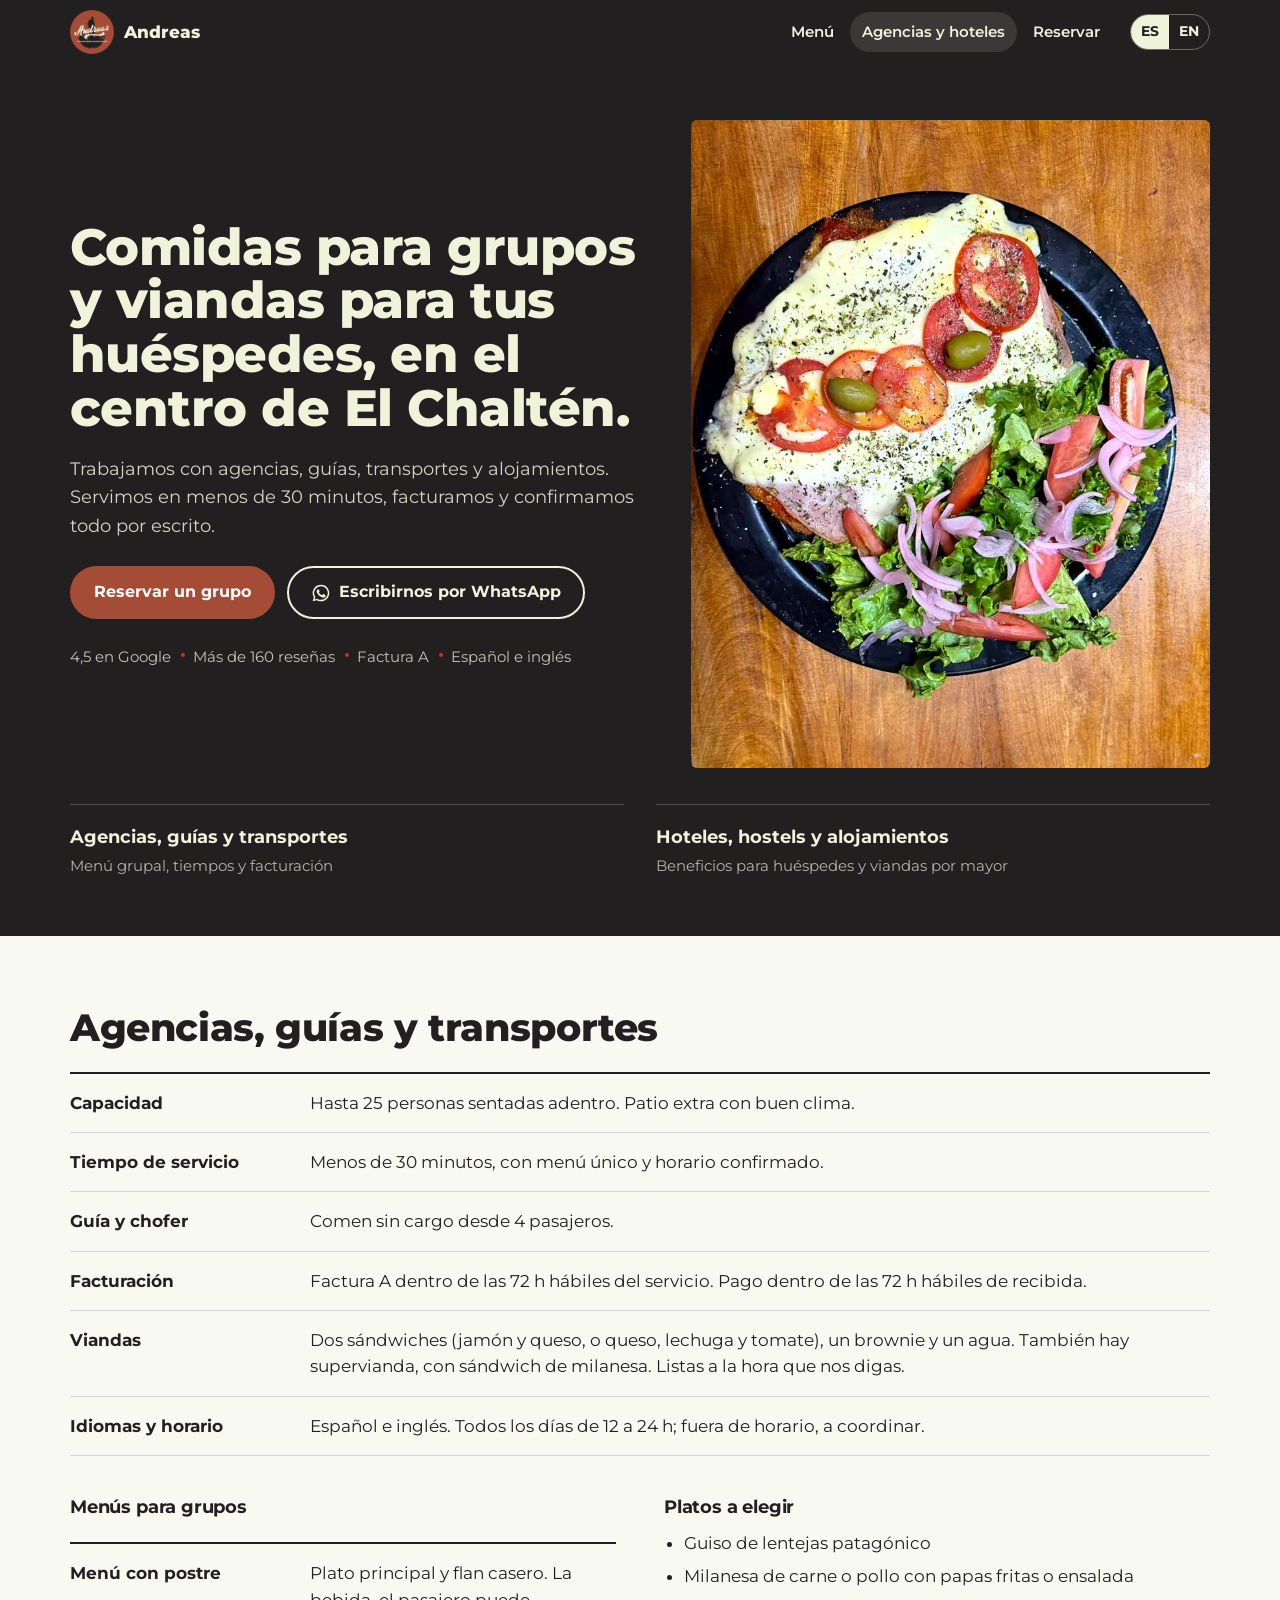
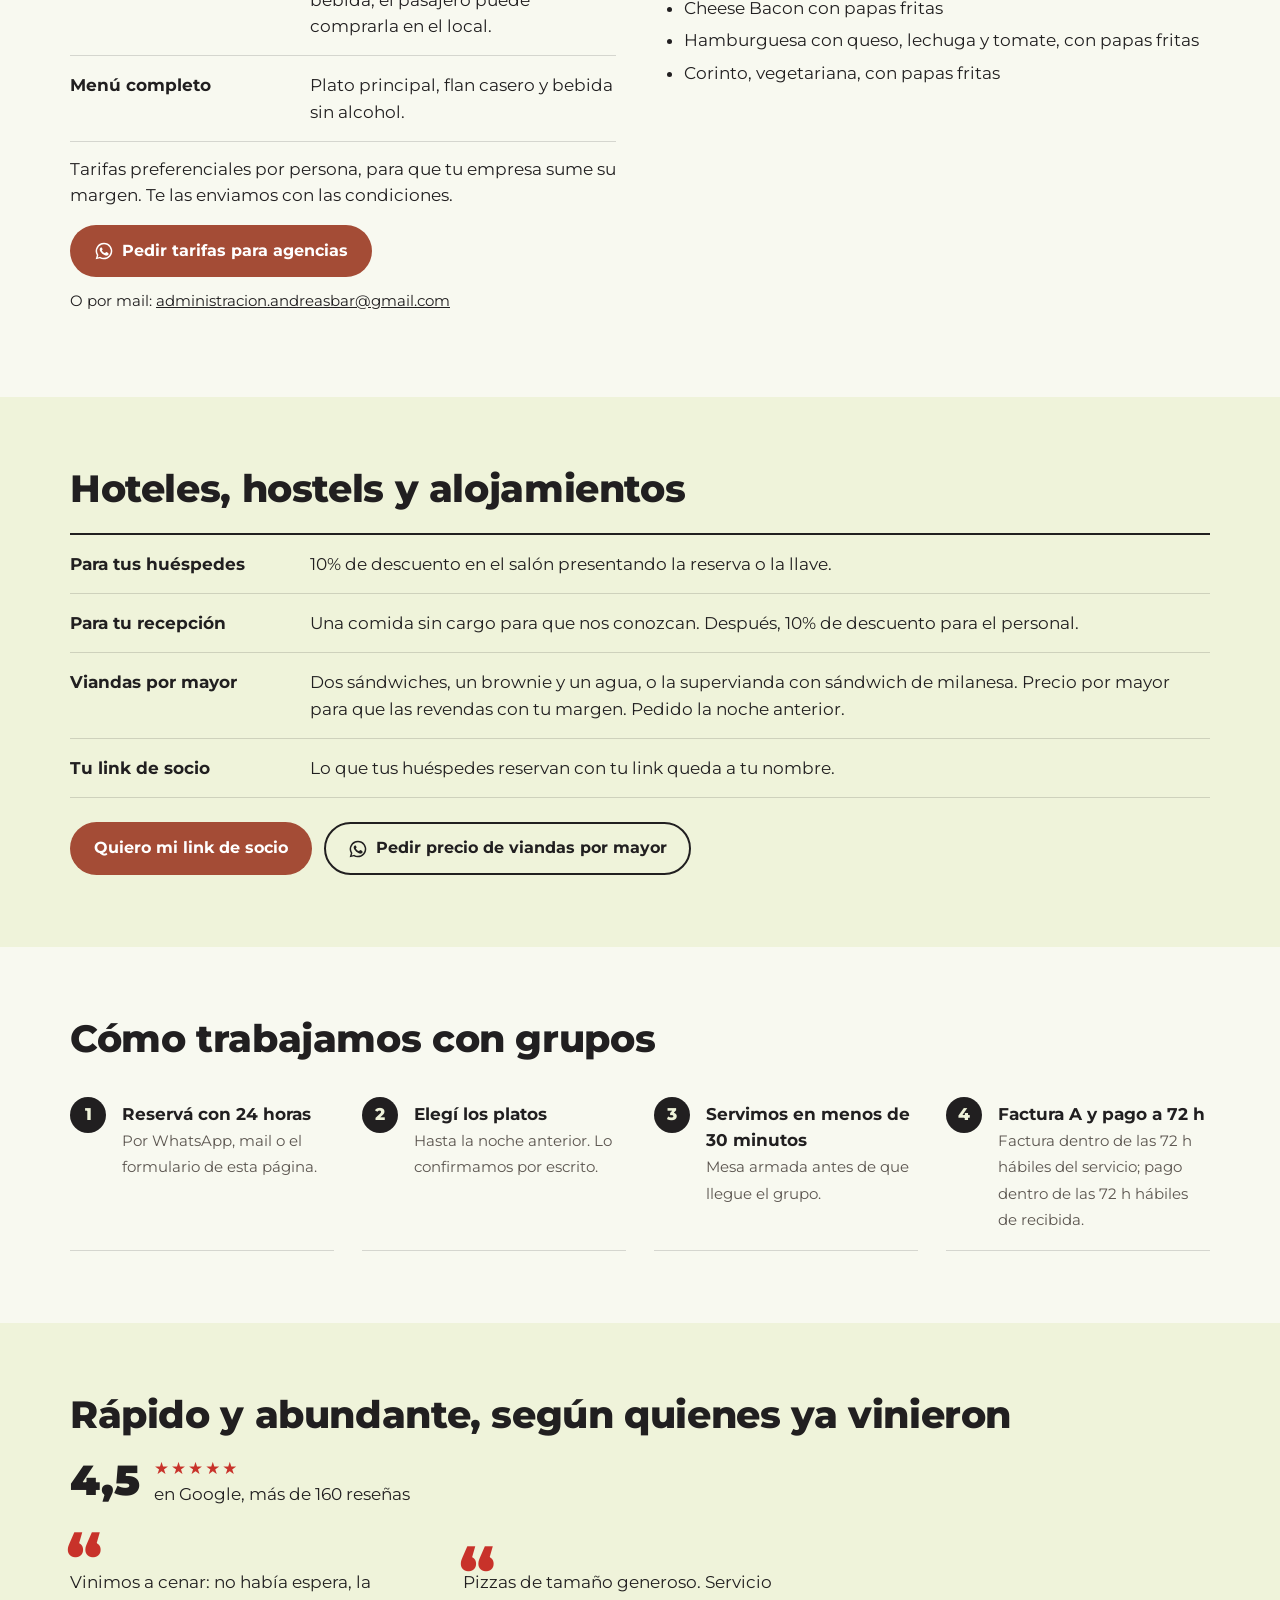
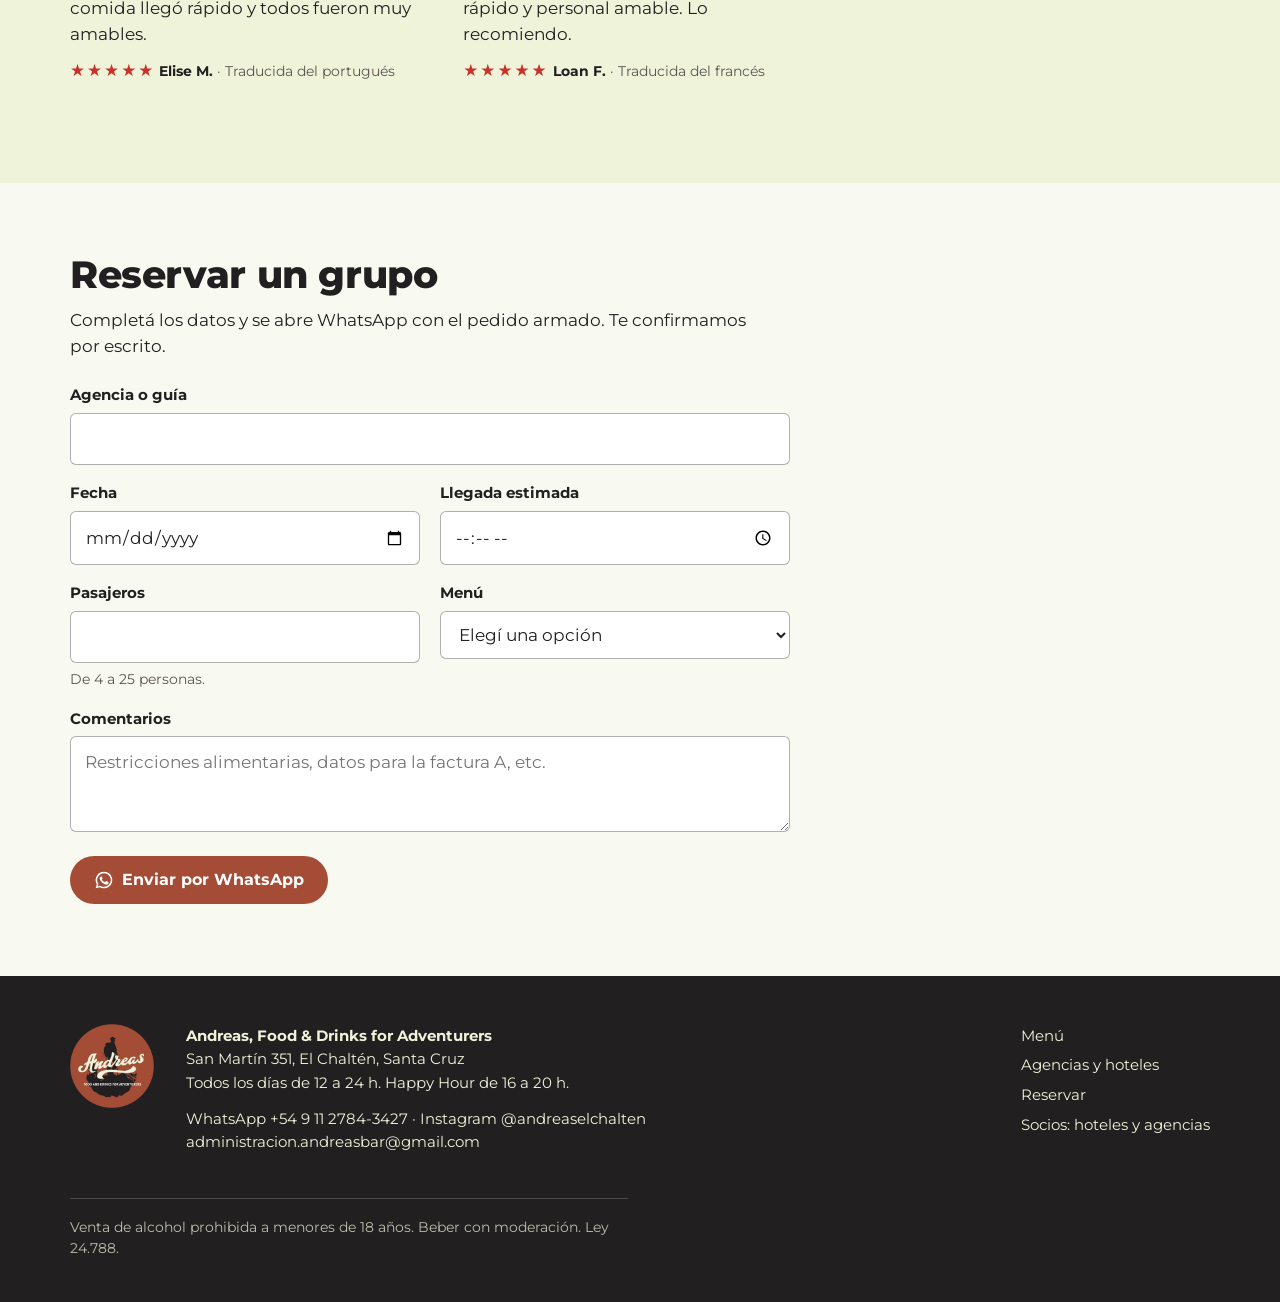
==== commit 6e11b778: "Agencias y hoteles: página rediseñada (perfiles, fichas, beneficios para alojamientos); inicio más c" ====
--- a/agencias/index.html
+++ b/agencias/index.html
@@ -3,13 +3,13 @@
 <head>
 <meta charset="utf-8">
 <meta name="viewport" content="width=device-width, initial-scale=1">
-<title>Grupos y agencias | Andreas, El Chaltén</title>
+<title>Agencias, guías y hoteles | Andreas, El Chaltén</title>
 <meta name="description" content="Menú grupal para agencias y guías en El Chaltén: hasta 25 personas, servido en menos de 30 minutos, guía y chofer sin cargo, factura A.">
 <link rel="canonical" href="https://andreaselchalten.com/agencias/">
 <link rel="alternate" hreflang="es" href="https://andreaselchalten.com/agencias/">
 <link rel="alternate" hreflang="en" href="https://andreaselchalten.com/en/agencies/">
 <meta name="theme-color" content="#211f20">
-<meta property="og:title" content="Grupos y agencias | Andreas, El Chaltén">
+<meta property="og:title" content="Agencias, guías y hoteles | Andreas, El Chaltén">
 <meta property="og:description" content="Menú grupal para agencias y guías en El Chaltén: hasta 25 personas, servido en menos de 30 minutos, guía y chofer sin cargo, factura A.">
 <meta property="og:image" content="https://andreaselchalten.com/img/salon-sandwich-1400.webp">
 <meta property="og:type" content="website">
@@ -28,68 +28,67 @@
 <header class="top">
 <div class="wrap">
 <a class="marca" href="/"><img src="/img/icon-192.png" alt="" width="44" height="44"><span>Andreas</span></a>
-<nav class="nav" aria-label="Principal"><a href="/menu/">Menú</a><a href="/agencias/" aria-current="page">Grupos y agencias</a><a href="/reservas/">Reservar</a></nav>
+<nav class="nav" aria-label="Principal"><a href="/menu/">Menú</a><a href="/agencias/" aria-current="page">Agencias y hoteles</a><a href="/reservas/">Reservar</a></nav>
 <div class="idioma"><span>ES</span><a href="/en/agencies/" hreflang="en" lang="en" aria-label="English version">EN</a></div>
 </div>
 </header>
 <main id="contenido">
-<section class="hero">
+<section class="hero hero-b2b">
 <div class="wrap">
 <div>
-<h1>Tu grupo, servido en menos de 30 minutos.</h1>
-<p class="bajada">Menú cerrado para agencias, guías y transportes en el centro de El Chaltén. Tarifas preferenciales por persona, pensadas para que tu empresa sume su margen.</p>
+<h1>Comidas para grupos y viandas para tus huéspedes, en el centro de El Chaltén.</h1>
+<p class="bajada">Trabajamos con agencias, guías, transportes y alojamientos. Servimos en menos de 30 minutos, facturamos y confirmamos todo por escrito.</p>
 <div class="acciones">
-<a class="btn btn-wa" href="https://wa.me/5491127843427?text=Hola%2C%20vi%20la%20web%20de%20Andreas.%20Trabajo%20en%20una%20agencia%20y%20quiero%20empezar%20a%20trabajar%20con%20ustedes."><svg viewBox="0 0 24 24" aria-hidden="true"><path fill="currentColor" d="M12 2a10 10 0 0 0-8.6 15.1L2 22l5-1.3A10 10 0 1 0 12 2Zm0 18.2a8.2 8.2 0 0 1-4.2-1.1l-.3-.2-3 .8.8-2.9-.2-.3A8.2 8.2 0 1 1 12 20.2Zm4.5-6.1c-.2-.1-1.5-.7-1.7-.8s-.4-.1-.6.1-.7.8-.8 1-.3.2-.5.1a6.7 6.7 0 0 1-3.3-2.9c-.3-.4.2-.4.7-1.3.1-.2 0-.3 0-.4l-.8-1.8c-.2-.5-.4-.4-.6-.4h-.5a1 1 0 0 0-.7.3 3 3 0 0 0-.9 2.2 5.2 5.2 0 0 0 1.1 2.7 11.8 11.8 0 0 0 4.5 4c1.7.7 2.3.8 3.2.6a2.7 2.7 0 0 0 1.8-1.2 2.2 2.2 0 0 0 .1-1.2c0-.1-.2-.2-.4-.3Z"/></svg>Empezar a trabajar juntos</a>
-<a class="btn btn-linea" href="#reservar-grupo">Reservar un grupo</a>
+<a class="btn btn-wa" href="#reservar-grupo">Reservar un grupo</a>
+<a class="btn btn-linea" href="https://wa.me/5491127843427?text=Hola%2C%20vi%20la%20web%20de%20Andreas.%20Trabajo%20en%20una%20agencia%20y%20quiero%20empezar%20a%20trabajar%20con%20ustedes."><svg viewBox="0 0 24 24" aria-hidden="true"><path fill="currentColor" d="M12 2a10 10 0 0 0-8.6 15.1L2 22l5-1.3A10 10 0 1 0 12 2Zm0 18.2a8.2 8.2 0 0 1-4.2-1.1l-.3-.2-3 .8.8-2.9-.2-.3A8.2 8.2 0 1 1 12 20.2Zm4.5-6.1c-.2-.1-1.5-.7-1.7-.8s-.4-.1-.6.1-.7.8-.8 1-.3.2-.5.1a6.7 6.7 0 0 1-3.3-2.9c-.3-.4.2-.4.7-1.3.1-.2 0-.3 0-.4l-.8-1.8c-.2-.5-.4-.4-.6-.4h-.5a1 1 0 0 0-.7.3 3 3 0 0 0-.9 2.2 5.2 5.2 0 0 0 1.1 2.7 11.8 11.8 0 0 0 4.5 4c1.7.7 2.3.8 3.2.6a2.7 2.7 0 0 0 1.8-1.2 2.2 2.2 0 0 0 .1-1.2c0-.1-.2-.2-.4-.3Z"/></svg>Escribirnos por WhatsApp</a>
 </div>
+<ul class="confianza"><li>4,5 en Google</li><li>Más de 160 reseñas</li><li>Factura A</li><li>Español e inglés</li></ul>
 </div>
 <figure><img src="/img/milanesa-napolitana-800.webp" alt="Milanesa napolitana con ensalada" width="800" height="1067"></figure>
 </div>
+<div class="wrap"><nav class="caminos" aria-label="Elegí tu perfil">
+<a class="camino" href="#agencias"><b>Agencias, guías y transportes</b><span>Menú grupal, tiempos y facturación</span></a>
+<a class="camino" href="#hoteles"><b>Hoteles, hostels y alojamientos</b><span>Beneficios para huéspedes y viandas por mayor</span></a>
+</nav></div>
 </section>
-<section class="seccion">
+<section class="seccion" id="agencias">
 <div class="wrap">
-<h2>Lo que necesitás saber</h2>
-<div class="datos">
-<div class="dato"><b>Hasta 25</b><span>personas sentadas adentro. Patio extra con buen clima.</span></div>
-<div class="dato"><b>Menos de 30 min</b><span>con menú único y horario confirmado.</span></div>
-<div class="dato"><b>Sin cargo</b><span>la comida de guía y chofer, desde 4 pasajeros.</span></div>
-<div class="dato"><b>Factura A</b><span>Emitimos factura A dentro de las 72 horas hábiles del servicio. El pago se hace dentro de las 72 horas hábiles de recibida la factura.</span></div>
-</div>
-<p>Atención en español e inglés. Estacionamiento para el transporte. Podemos recibir grupos fuera del horario habitual si lo coordinamos antes.</p>
-</div>
-</section>
-<section class="seccion alt">
-<div class="wrap dividido" style="align-items:start">
+<h2>Agencias, guías y transportes</h2>
+<dl class="spec"><dt>Capacidad</dt><dd>Hasta 25 personas sentadas adentro. Patio extra con buen clima.</dd><dt>Tiempo de servicio</dt><dd>Menos de 30 minutos, con menú único y horario confirmado.</dd><dt>Guía y chofer</dt><dd>Comen sin cargo desde 4 pasajeros.</dd><dt>Facturación</dt><dd>Factura A dentro de las 72 h hábiles del servicio. Pago dentro de las 72 h hábiles de recibida.</dd><dt>Viandas</dt><dd>Dos sándwiches (jamón y queso, o queso, lechuga y tomate), un brownie y un agua. También hay supervianda, con sándwich de milanesa. Listas a la hora que nos digas.</dd><dt>Idiomas y horario</dt><dd>Español e inglés. Todos los días de 12 a 24 h; fuera de horario, a coordinar.</dd></dl>
+<div class="dividido" style="align-items:start;margin-top:40px">
 <div>
-<h2>Menús para grupos</h2>
-<p style="margin-top:12px">Trabajamos con tarifas preferenciales para agencias, guías y transportes. Pedilas por WhatsApp y te las enviamos con las condiciones.</p>
-<table class="tarifas" style="margin-top:20px">
-<thead><tr><th>Modalidad</th></tr></thead>
-<tbody><tr><td><b>Menú con postre</b><br><span style="color:var(--suave)">Plato principal y flan casero. La bebida, el pasajero puede comprarla en el local.</span></td></tr><tr><td><b>Menú completo</b><br><span style="color:var(--suave)">Plato principal, flan casero y bebida sin alcohol.</span></td></tr></tbody>
-</table>
-<div class="acciones" style="margin-top:18px"><a class="btn btn-wa" href="https://wa.me/5491127843427?text=Hola%2C%20vi%20la%20web%20de%20Andreas.%20Trabajo%20en%20una%20agencia%20y%20quiero%20recibir%20las%20tarifas%20para%20grupos."><svg viewBox="0 0 24 24" aria-hidden="true"><path fill="currentColor" d="M12 2a10 10 0 0 0-8.6 15.1L2 22l5-1.3A10 10 0 1 0 12 2Zm0 18.2a8.2 8.2 0 0 1-4.2-1.1l-.3-.2-3 .8.8-2.9-.2-.3A8.2 8.2 0 1 1 12 20.2Zm4.5-6.1c-.2-.1-1.5-.7-1.7-.8s-.4-.1-.6.1-.7.8-.8 1-.3.2-.5.1a6.7 6.7 0 0 1-3.3-2.9c-.3-.4.2-.4.7-1.3.1-.2 0-.3 0-.4l-.8-1.8c-.2-.5-.4-.4-.6-.4h-.5a1 1 0 0 0-.7.3 3 3 0 0 0-.9 2.2 5.2 5.2 0 0 0 1.1 2.7 11.8 11.8 0 0 0 4.5 4c1.7.7 2.3.8 3.2.6a2.7 2.7 0 0 0 1.8-1.2 2.2 2.2 0 0 0 .1-1.2c0-.1-.2-.2-.4-.3Z"/></svg>Pedir tarifas para agencias</a></div>
+<h3>Menús para grupos</h3>
+<dl class="spec"><dt>Menú con postre</dt><dd>Plato principal y flan casero. La bebida, el pasajero puede comprarla en el local.</dd><dt>Menú completo</dt><dd>Plato principal, flan casero y bebida sin alcohol.</dd></dl>
+<p style="margin-top:14px">Tarifas preferenciales por persona, para que tu empresa sume su margen. Te las enviamos con las condiciones.</p>
+<div class="acciones" style="margin-top:16px"><a class="btn btn-wa" href="https://wa.me/5491127843427?text=Hola%2C%20vi%20la%20web%20de%20Andreas.%20Trabajo%20en%20una%20agencia%20y%20quiero%20recibir%20las%20tarifas%20para%20grupos."><svg viewBox="0 0 24 24" aria-hidden="true"><path fill="currentColor" d="M12 2a10 10 0 0 0-8.6 15.1L2 22l5-1.3A10 10 0 1 0 12 2Zm0 18.2a8.2 8.2 0 0 1-4.2-1.1l-.3-.2-3 .8.8-2.9-.2-.3A8.2 8.2 0 1 1 12 20.2Zm4.5-6.1c-.2-.1-1.5-.7-1.7-.8s-.4-.1-.6.1-.7.8-.8 1-.3.2-.5.1a6.7 6.7 0 0 1-3.3-2.9c-.3-.4.2-.4.7-1.3.1-.2 0-.3 0-.4l-.8-1.8c-.2-.5-.4-.4-.6-.4h-.5a1 1 0 0 0-.7.3 3 3 0 0 0-.9 2.2 5.2 5.2 0 0 0 1.1 2.7 11.8 11.8 0 0 0 4.5 4c1.7.7 2.3.8 3.2.6a2.7 2.7 0 0 0 1.8-1.2 2.2 2.2 0 0 0 .1-1.2c0-.1-.2-.2-.4-.3Z"/></svg>Pedir tarifas para agencias</a></div>
 <p style="margin-top:12px;font-size:.95rem">O por mail: <a href="mailto:administracion.andreasbar@gmail.com?subject=Tarifas para agencias">administracion.andreasbar@gmail.com</a></p>
 </div>
 <div>
 <h3>Platos a elegir</h3>
 <ul class="lista" style="margin-top:12px"><li>Guiso de lentejas patagónico</li><li>Milanesa de carne o pollo con papas fritas o ensalada</li><li>Cheese Bacon con papas fritas</li><li>Hamburguesa con queso, lechuga y tomate, con papas fritas</li><li>Corinto, vegetariana, con papas fritas</li></ul>
-<h3 style="margin-top:28px">Viandas para la excursión</h3>
-<p style="margin-top:8px">Dos sándwiches (jamón y queso, o queso, lechuga y tomate), un brownie y un agua. También hay supervianda, con sándwich de milanesa. Listas a la hora que nos digas.</p>
-<h3 style="margin-top:28px" id="viandas">Viandas por mayor para alojamientos</h3>
-<p style="margin-top:8px">Encargá viandas para tus huéspedes y revendelas con tu margen. Dos sándwiches, un brownie y un agua, o la supervianda con sándwich de milanesa. Pedido la noche anterior, retiro a la hora que coordinemos.</p>
-<div class="acciones" style="margin-top:14px"><a class="btn btn-linea" href="https://wa.me/5491127843427?text=Hola%2C%20vi%20la%20web%20de%20Andreas.%20Tengo%20un%20alojamiento%20y%20quiero%20el%20precio%20de%20las%20viandas%20por%20mayor."><svg viewBox="0 0 24 24" aria-hidden="true"><path fill="currentColor" d="M12 2a10 10 0 0 0-8.6 15.1L2 22l5-1.3A10 10 0 1 0 12 2Zm0 18.2a8.2 8.2 0 0 1-4.2-1.1l-.3-.2-3 .8.8-2.9-.2-.3A8.2 8.2 0 1 1 12 20.2Zm4.5-6.1c-.2-.1-1.5-.7-1.7-.8s-.4-.1-.6.1-.7.8-.8 1-.3.2-.5.1a6.7 6.7 0 0 1-3.3-2.9c-.3-.4.2-.4.7-1.3.1-.2 0-.3 0-.4l-.8-1.8c-.2-.5-.4-.4-.6-.4h-.5a1 1 0 0 0-.7.3 3 3 0 0 0-.9 2.2 5.2 5.2 0 0 0 1.1 2.7 11.8 11.8 0 0 0 4.5 4c1.7.7 2.3.8 3.2.6a2.7 2.7 0 0 0 1.8-1.2 2.2 2.2 0 0 0 .1-1.2c0-.1-.2-.2-.4-.3Z"/></svg>Pedir precio de viandas</a></div>
+</div>
+</div>
+</div>
+</section>
+<section class="seccion alt" id="hoteles">
+<div class="wrap">
+<h2 id="viandas">Hoteles, hostels y alojamientos</h2>
+<dl class="spec"><dt>Para tus huéspedes</dt><dd>10% de descuento en el salón presentando la reserva o la llave.</dd><dt>Para tu recepción</dt><dd>Una comida sin cargo para que nos conozcan. Después, 10% de descuento para el personal.</dd><dt>Viandas por mayor</dt><dd>Dos sándwiches, un brownie y un agua, o la supervianda con sándwich de milanesa. Precio por mayor para que las revendas con tu margen. Pedido la noche anterior.</dd><dt>Tu link de socio</dt><dd>Lo que tus huéspedes reservan con tu link queda a tu nombre.</dd></dl>
+<div class="acciones" style="margin-top:24px">
+<a class="btn btn-wa" href="/socios/">Quiero mi link de socio</a>
+<a class="btn btn-linea" href="https://wa.me/5491127843427?text=Hola%2C%20vi%20la%20web%20de%20Andreas.%20Tengo%20un%20alojamiento%20y%20quiero%20el%20precio%20de%20las%20viandas%20por%20mayor."><svg viewBox="0 0 24 24" aria-hidden="true"><path fill="currentColor" d="M12 2a10 10 0 0 0-8.6 15.1L2 22l5-1.3A10 10 0 1 0 12 2Zm0 18.2a8.2 8.2 0 0 1-4.2-1.1l-.3-.2-3 .8.8-2.9-.2-.3A8.2 8.2 0 1 1 12 20.2Zm4.5-6.1c-.2-.1-1.5-.7-1.7-.8s-.4-.1-.6.1-.7.8-.8 1-.3.2-.5.1a6.7 6.7 0 0 1-3.3-2.9c-.3-.4.2-.4.7-1.3.1-.2 0-.3 0-.4l-.8-1.8c-.2-.5-.4-.4-.6-.4h-.5a1 1 0 0 0-.7.3 3 3 0 0 0-.9 2.2 5.2 5.2 0 0 0 1.1 2.7 11.8 11.8 0 0 0 4.5 4c1.7.7 2.3.8 3.2.6a2.7 2.7 0 0 0 1.8-1.2 2.2 2.2 0 0 0 .1-1.2c0-.1-.2-.2-.4-.3Z"/></svg>Pedir precio de viandas por mayor</a>
 </div>
 </div>
 </section>
 <section class="seccion">
 <div class="wrap">
-<h2>Cómo funciona</h2>
-<ol class="pasos" style="margin-top:24px"><li><b>Reservá</b><span>Hasta 24 horas antes, sujeto a disponibilidad.</span></li><li><b>Elegí los platos</b><span>La noche anterior a la excursión.</span></li><li><b>Confirmá el horario</b><span>Llegada estimada, a más tardar la mañana del mismo día.</span></li><li><b>Lo confirmamos por escrito</b><span>Pasajeros, menú y horario acordados.</span></li><li><b>Servimos en menos de 30 minutos</b><span>Con menú único y horario confirmado.</span></li><li><b>Factura y pago</b><span>Emitimos factura A dentro de las 72 horas hábiles del servicio. El pago se hace dentro de las 72 horas hábiles de recibida la factura.</span></li></ol>
+<h2>Cómo trabajamos con grupos</h2>
+<ol class="pasos pasos-4" style="margin-top:24px"><li><b>Reservá con 24 horas</b><span>Por WhatsApp, mail o el formulario de esta página.</span></li><li><b>Elegí los platos</b><span>Hasta la noche anterior. Lo confirmamos por escrito.</span></li><li><b>Servimos en menos de 30 minutos</b><span>Mesa armada antes de que llegue el grupo.</span></li><li><b>Factura A y pago a 72 h</b><span>Factura dentro de las 72 h hábiles del servicio; pago dentro de las 72 h hábiles de recibida.</span></li></ol>
 </div>
 </section>
 <section class="seccion alt">
 <div class="wrap">
-<div class="cabeza"><div><h2>Rápido y abundante, según quienes ya vinieron</h2></div><a class="puntaje" href="https://www.google.com/maps/search/?api=1&query=Andreas+Food+and+Drinks+San+Mart%C3%ADn+351+El+Chalt%C3%A9n"><b>4,5</b><span><span class="estrellas" aria-hidden="true">★★★★★</span><br>en Google, más de 150 reseñas</span></a></div>
+<div class="cabeza"><div><h2>Rápido y abundante, según quienes ya vinieron</h2></div><a class="puntaje" href="https://www.google.com/maps/search/?api=1&query=Andreas+Food+and+Drinks+San+Mart%C3%ADn+351+El+Chalt%C3%A9n"><b>4,5</b><span><span class="estrellas" aria-hidden="true">★★★★★</span><br>en Google, más de 160 reseñas</span></a></div>
 <div class="resenas"><figure class="resena">
 <blockquote><p>Vinimos a cenar: no había espera, la comida llegó rápido y todos fueron muy amables.</p></blockquote>
 <figcaption><span class="estrellas" aria-label="5 estrellas">★★★★★</span> <b>Elise M.</b> <span>· Traducida del portugués</span></figcaption>
@@ -97,30 +96,13 @@
 <figure class="resena">
 <blockquote><p>Pizzas de tamaño generoso. Servicio rápido y personal amable. Lo recomiendo.</p></blockquote>
 <figcaption><span class="estrellas" aria-label="5 estrellas">★★★★★</span> <b>Loan F.</b> <span>· Traducida del francés</span></figcaption>
-</figure>
-<figure class="resena">
-<blockquote><p>Pedimos una milanesa napolitana y estaba muy muy rica. Abundante como para compartir. Definitivamente volvería.</p></blockquote>
-<figcaption><span class="estrellas" aria-label="5 estrellas">★★★★★</span> <b>Micaela G.</b></figcaption>
-</figure>
-<figure class="resena">
-<blockquote><p>Comida rápida y honesta.</p></blockquote>
-<figcaption><span class="estrellas" aria-label="5 estrellas">★★★★★</span> <b>Hannelore D.</b> <span>· Traducida del inglés</span></figcaption>
 </figure></div>
-</div>
-</section>
-<section class="seccion socios-cta">
-<div class="wrap dividido" style="align-items:center">
-<div>
-<h2>Registrate como socio y reservá con tu link</h2>
-<p style="margin-top:12px">Hoteles, hostels, agencias, guías y transportes: te registrás una vez y recibís un link propio. Cada mesa o grupo que reserves o recomiendes con ese link queda a tu nombre.</p>
-</div>
-<div class="acciones"><a class="btn btn-wa" href="/socios/">Quiero mi link de socio</a></div>
 </div>
 </section>
 <section class="seccion" id="reservar-grupo">
 <div class="wrap">
 <h2>Reservar un grupo</h2>
-<p style="margin-top:12px">Completá los datos: queda registrado en nuestro sistema y se abre WhatsApp para que lo envíes. Te confirmamos por escrito.</p>
+<p style="margin-top:12px">Completá los datos y se abre WhatsApp con el pedido armado. Te confirmamos por escrito.</p>
 <form class="form" data-wa="Hola, vi la web de Andreas y quiero reservar un grupo." data-api="grupo" novalidate style="margin-top:24px">
 <div class="full"><label for="g-agencia">Agencia o guía</label><input id="g-agencia" required data-etiqueta="Agencia" autocomplete="organization"></div>
 <div><label for="g-fecha">Fecha</label><input id="g-fecha" type="date" required data-etiqueta="Fecha"></div>
@@ -141,7 +123,7 @@
 <p><b>Andreas, Food &amp; Drinks for Adventurers</b><br>San Martín 351, El Chaltén, Santa Cruz<br>Todos los días de 12 a 24 h. Happy Hour de 16 a 20 h.</p>
 <p><a href="https://wa.me/5491127843427">WhatsApp +54 9 11 2784-3427</a> · <a href="https://instagram.com/andreaselchalten">Instagram @andreaselchalten</a><br><a href="mailto:administracion.andreasbar@gmail.com">administracion.andreasbar@gmail.com</a></p>
 </div>
-<ul><li><a href="/menu/">Menú</a></li><li><a href="/agencias/">Grupos y agencias</a></li><li><a href="/reservas/">Reservar</a></li><li><a href="/socios/">Socios: hoteles y agencias</a></li></ul>
+<ul><li><a href="/menu/">Menú</a></li><li><a href="/agencias/">Agencias y hoteles</a></li><li><a href="/reservas/">Reservar</a></li><li><a href="/socios/">Socios: hoteles y agencias</a></li></ul>
 <p class="legal">Venta de alcohol prohibida a menores de 18 años. Beber con moderación. Ley 24.788.</p>
 </div>
 </footer>
--- a/css/site.css
+++ b/css/site.css
@@ -380,3 +380,33 @@
 }
 @media (max-width:860px) and (prefers-reduced-motion:reduce){.barra-movil{transition:none}
 }
+.precios-vianda li{font-size:1.15rem;padding:6px 0;border-bottom:1px solid rgba(33,31,32,.12)}
+/* Agencias y hoteles */
+.hero-b2b h1{font-size:clamp(2rem,4.2vw,3.2rem)}
+.confianza{list-style:none;padding:0;margin:26px 0 0;display:flex;flex-wrap:wrap;gap:8px 22px;font-size:.95rem;color:rgba(239,243,218,.78)}
+.confianza li{position:relative}
+.confianza li+li::before{content:"";position:absolute;left:-12px;top:.55em;width:4px;height:4px;border-radius:50%;background:var(--rojo)}
+.caminos{display:grid;grid-template-columns:1fr 1fr;gap:0 32px;padding-bottom:40px}
+.camino{display:block;padding:18px 0;border-top:1px solid rgba(239,243,218,.22);color:var(--crema);text-decoration:none}
+.camino b{display:block;font-size:1.15rem}
+.camino span{color:rgba(239,243,218,.7);font-size:.95rem}
+.camino:hover b,.camino:focus-visible b{text-decoration:underline;text-decoration-color:var(--rojo);text-underline-offset:4px}
+.spec{display:grid;grid-template-columns:minmax(150px,240px) 1fr;margin:24px 0 0;border-top:2px solid var(--carbon)}
+.spec dt,.spec dd{margin:0;padding:16px 0;border-bottom:1px solid var(--linea)}
+.spec dt{font-weight:700;padding-right:24px}
+.spec dd{color:var(--carbon)}
+.pasos-4{grid-template-columns:repeat(4,1fr)}
+@media (max-width:860px){
+  .hero-b2b figure{display:none}
+  .caminos{grid-template-columns:1fr;padding-bottom:28px}
+  .spec{grid-template-columns:1fr}
+  .spec dt{border-bottom:0;padding-bottom:2px}
+  .spec dd{padding-top:0}
+  .pasos-4{grid-template-columns:1fr}
+}
+.hero-b2b .wrap+.wrap{display:block;padding-top:0;padding-bottom:0}
+.hero-b2b .wrap:first-child{padding-bottom:36px}
+details.pedir{margin-top:20px}
+details.pedir>summary{list-style:none;cursor:pointer;display:inline-flex}
+details.pedir>summary::-webkit-details-marker{display:none}
+details.pedir[open]>summary{display:none}
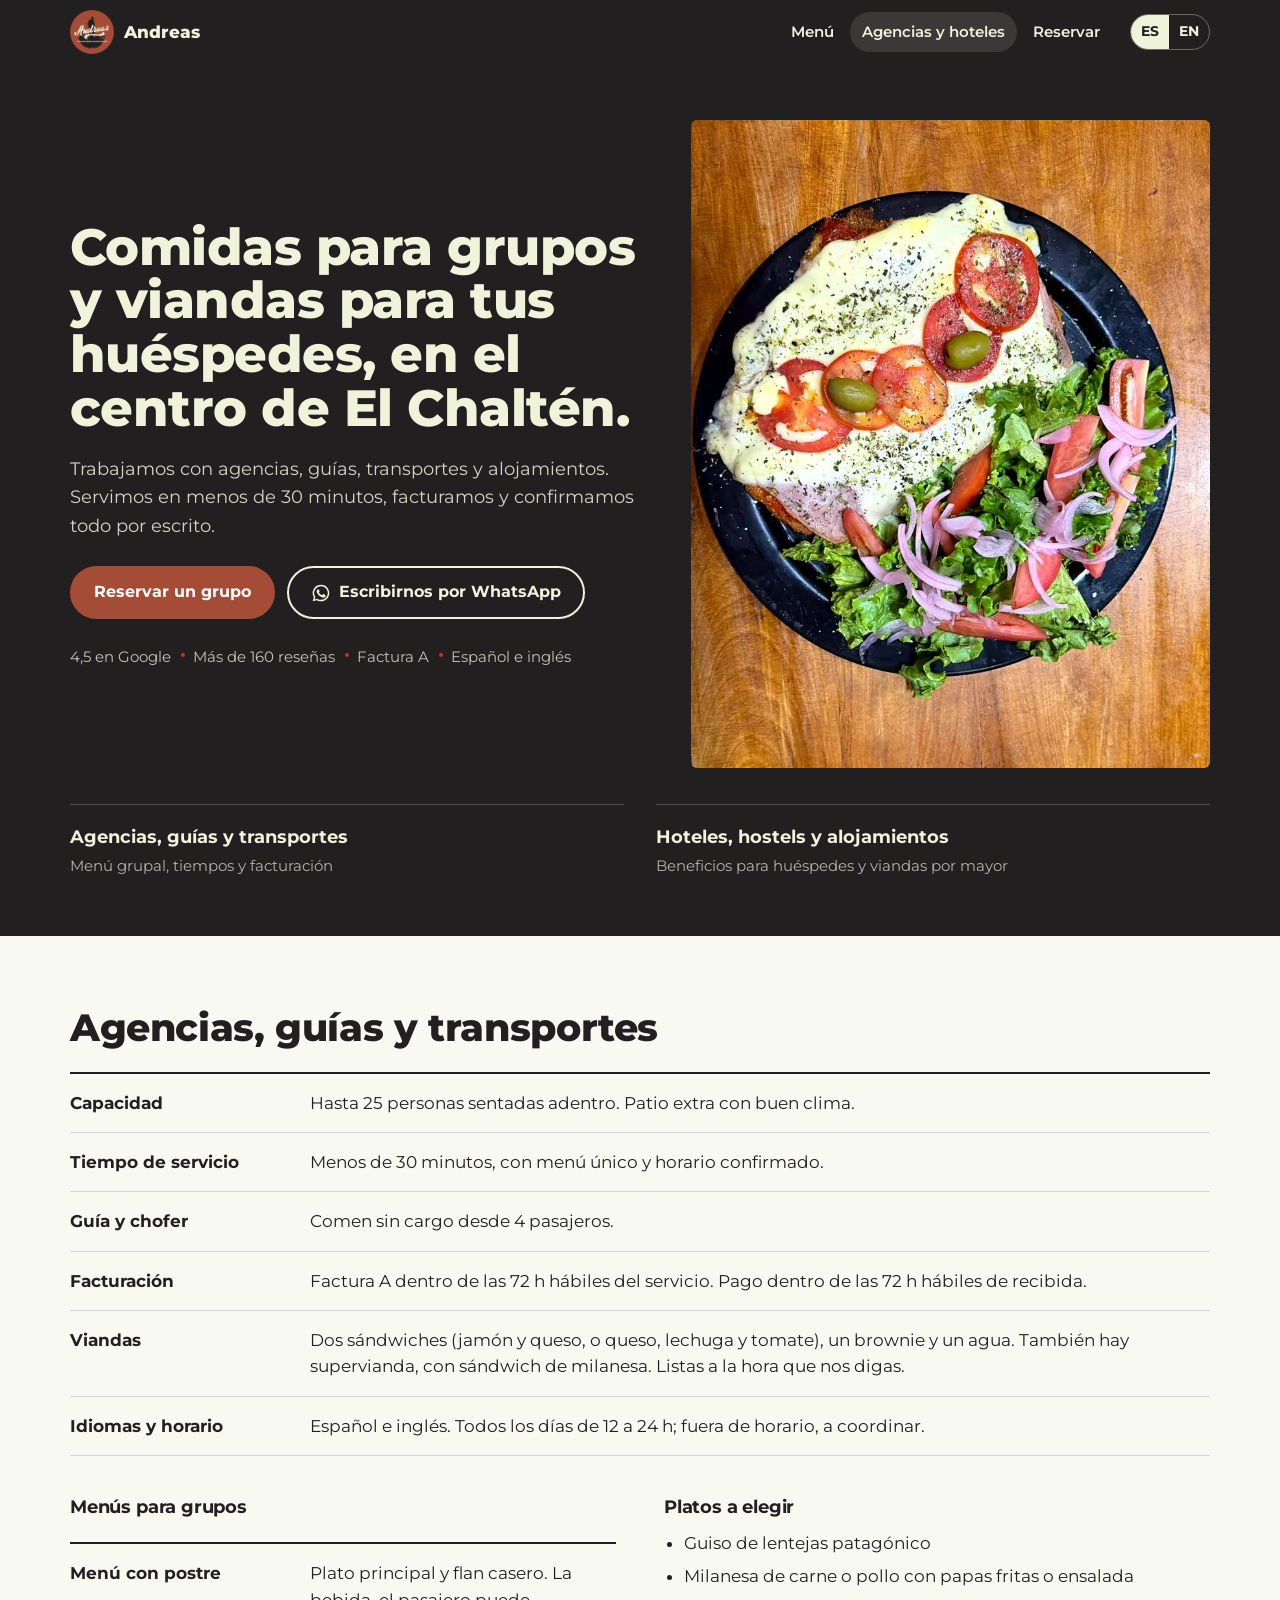
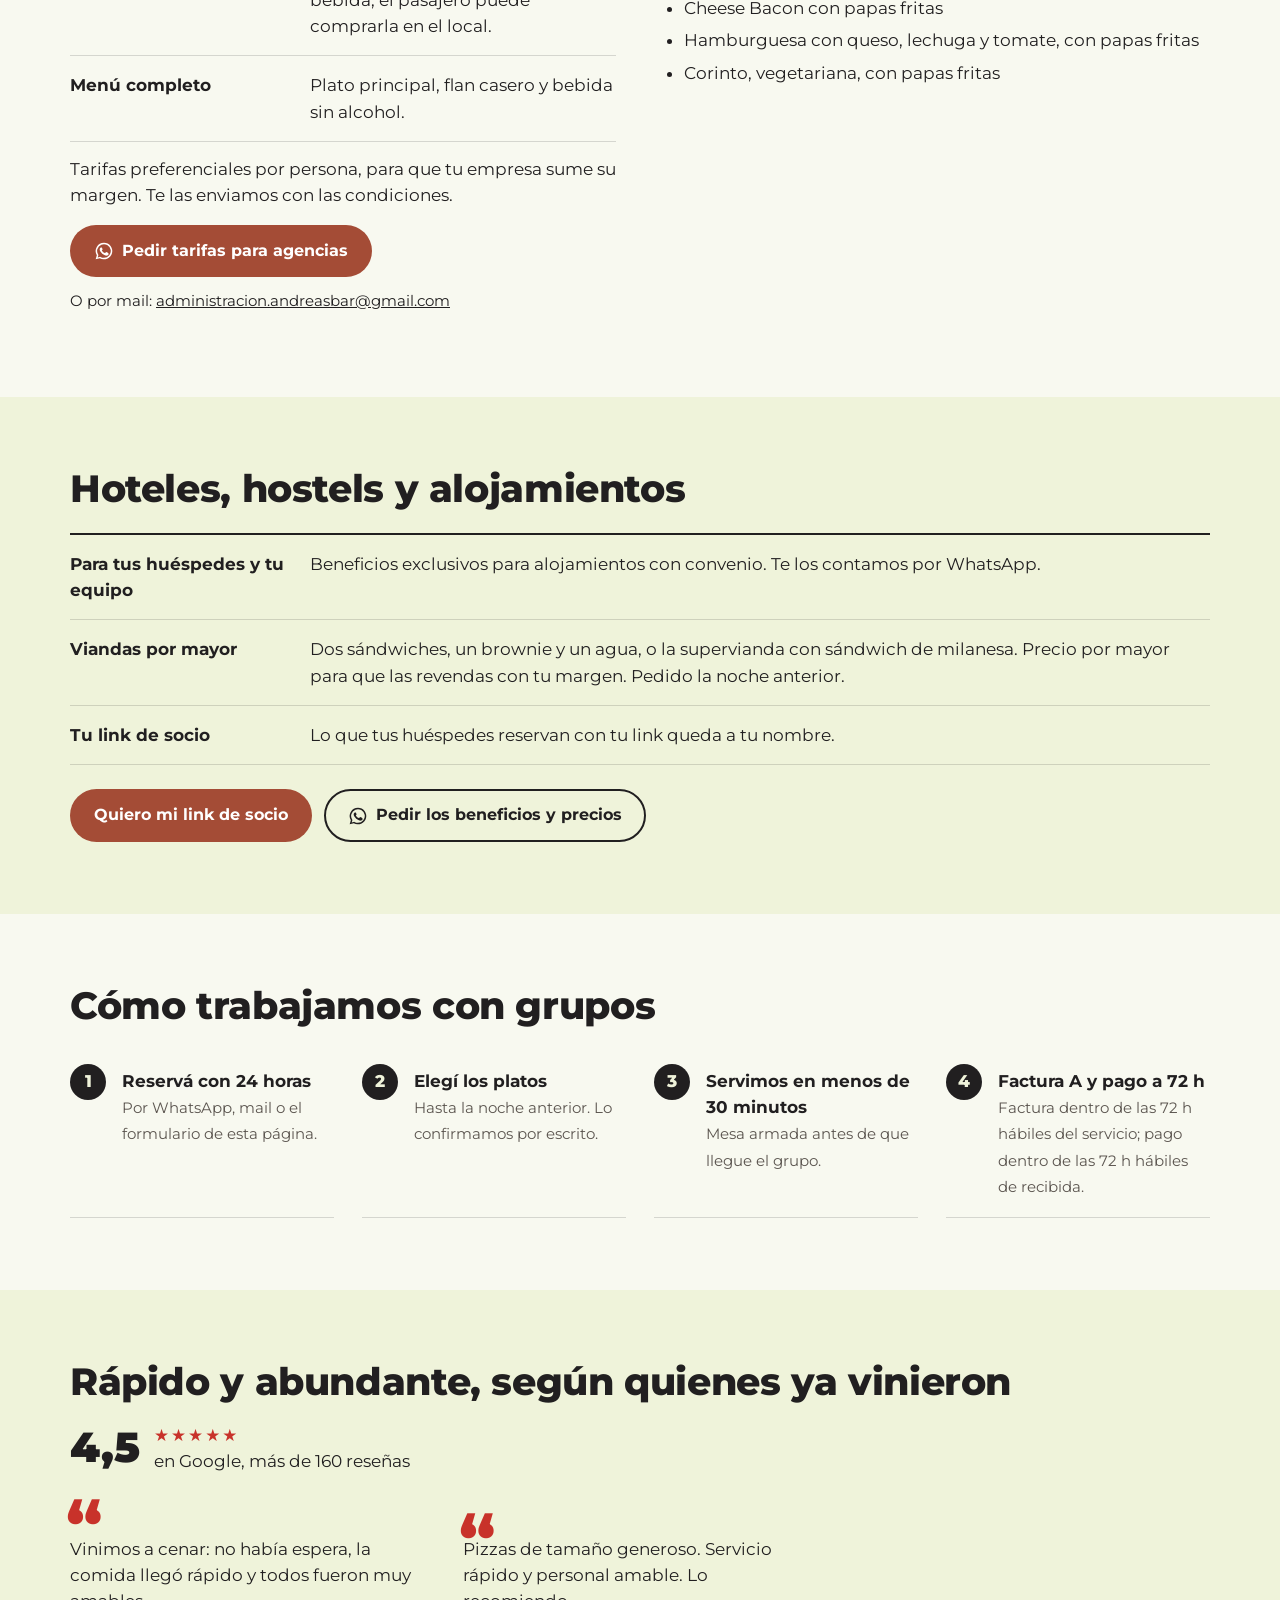
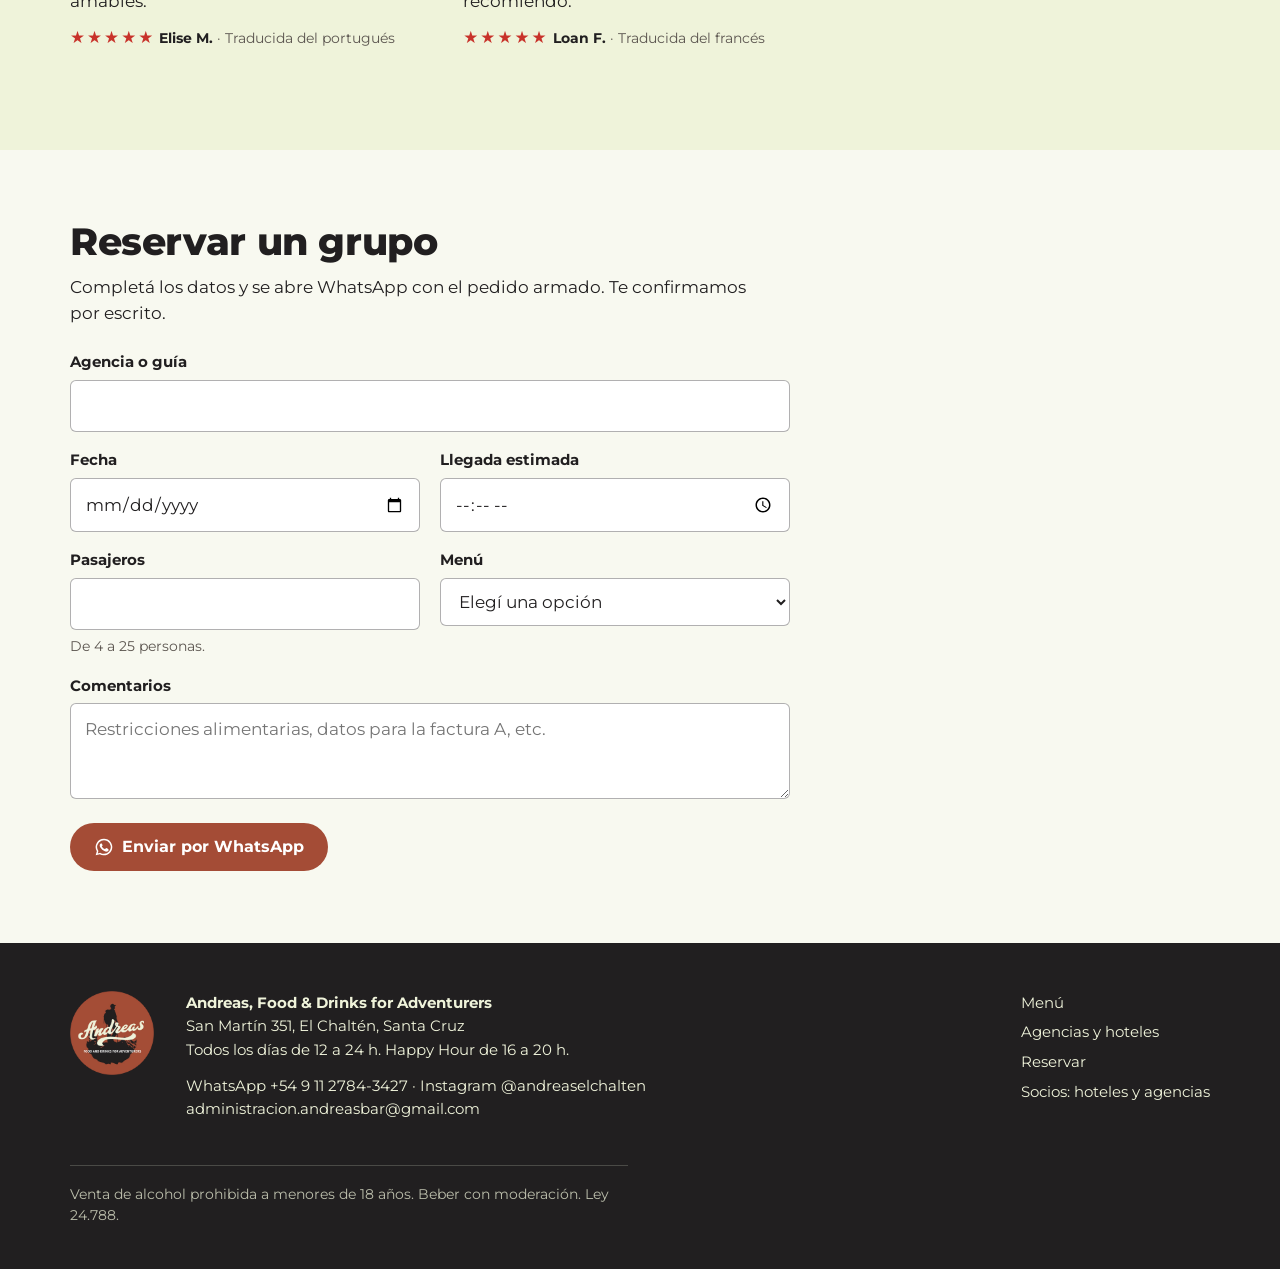
==== commit 782ec095: "Agencias y hoteles: beneficios para alojamientos sin detalle público Co-Authored-By: Claude Opus 5.5" ====
--- a/agencias/index.html
+++ b/agencias/index.html
@@ -73,10 +73,10 @@
 <section class="seccion alt" id="hoteles">
 <div class="wrap">
 <h2 id="viandas">Hoteles, hostels y alojamientos</h2>
-<dl class="spec"><dt>Para tus huéspedes</dt><dd>10% de descuento en el salón presentando la reserva o la llave.</dd><dt>Para tu recepción</dt><dd>Una comida sin cargo para que nos conozcan. Después, 10% de descuento para el personal.</dd><dt>Viandas por mayor</dt><dd>Dos sándwiches, un brownie y un agua, o la supervianda con sándwich de milanesa. Precio por mayor para que las revendas con tu margen. Pedido la noche anterior.</dd><dt>Tu link de socio</dt><dd>Lo que tus huéspedes reservan con tu link queda a tu nombre.</dd></dl>
+<dl class="spec"><dt>Para tus huéspedes y tu equipo</dt><dd>Beneficios exclusivos para alojamientos con convenio. Te los contamos por WhatsApp.</dd><dt>Viandas por mayor</dt><dd>Dos sándwiches, un brownie y un agua, o la supervianda con sándwich de milanesa. Precio por mayor para que las revendas con tu margen. Pedido la noche anterior.</dd><dt>Tu link de socio</dt><dd>Lo que tus huéspedes reservan con tu link queda a tu nombre.</dd></dl>
 <div class="acciones" style="margin-top:24px">
 <a class="btn btn-wa" href="/socios/">Quiero mi link de socio</a>
-<a class="btn btn-linea" href="https://wa.me/5491127843427?text=Hola%2C%20vi%20la%20web%20de%20Andreas.%20Tengo%20un%20alojamiento%20y%20quiero%20el%20precio%20de%20las%20viandas%20por%20mayor."><svg viewBox="0 0 24 24" aria-hidden="true"><path fill="currentColor" d="M12 2a10 10 0 0 0-8.6 15.1L2 22l5-1.3A10 10 0 1 0 12 2Zm0 18.2a8.2 8.2 0 0 1-4.2-1.1l-.3-.2-3 .8.8-2.9-.2-.3A8.2 8.2 0 1 1 12 20.2Zm4.5-6.1c-.2-.1-1.5-.7-1.7-.8s-.4-.1-.6.1-.7.8-.8 1-.3.2-.5.1a6.7 6.7 0 0 1-3.3-2.9c-.3-.4.2-.4.7-1.3.1-.2 0-.3 0-.4l-.8-1.8c-.2-.5-.4-.4-.6-.4h-.5a1 1 0 0 0-.7.3 3 3 0 0 0-.9 2.2 5.2 5.2 0 0 0 1.1 2.7 11.8 11.8 0 0 0 4.5 4c1.7.7 2.3.8 3.2.6a2.7 2.7 0 0 0 1.8-1.2 2.2 2.2 0 0 0 .1-1.2c0-.1-.2-.2-.4-.3Z"/></svg>Pedir precio de viandas por mayor</a>
+<a class="btn btn-linea" href="https://wa.me/5491127843427?text=Hola%2C%20vi%20la%20web%20de%20Andreas.%20Tengo%20un%20alojamiento%20y%20quiero%20conocer%20los%20beneficios%20para%20hu%C3%A9spedes%20y%20el%20precio%20de%20las%20viandas%20por%20mayor."><svg viewBox="0 0 24 24" aria-hidden="true"><path fill="currentColor" d="M12 2a10 10 0 0 0-8.6 15.1L2 22l5-1.3A10 10 0 1 0 12 2Zm0 18.2a8.2 8.2 0 0 1-4.2-1.1l-.3-.2-3 .8.8-2.9-.2-.3A8.2 8.2 0 1 1 12 20.2Zm4.5-6.1c-.2-.1-1.5-.7-1.7-.8s-.4-.1-.6.1-.7.8-.8 1-.3.2-.5.1a6.7 6.7 0 0 1-3.3-2.9c-.3-.4.2-.4.7-1.3.1-.2 0-.3 0-.4l-.8-1.8c-.2-.5-.4-.4-.6-.4h-.5a1 1 0 0 0-.7.3 3 3 0 0 0-.9 2.2 5.2 5.2 0 0 0 1.1 2.7 11.8 11.8 0 0 0 4.5 4c1.7.7 2.3.8 3.2.6a2.7 2.7 0 0 0 1.8-1.2 2.2 2.2 0 0 0 .1-1.2c0-.1-.2-.2-.4-.3Z"/></svg>Pedir los beneficios y precios</a>
 </div>
 </div>
 </section>
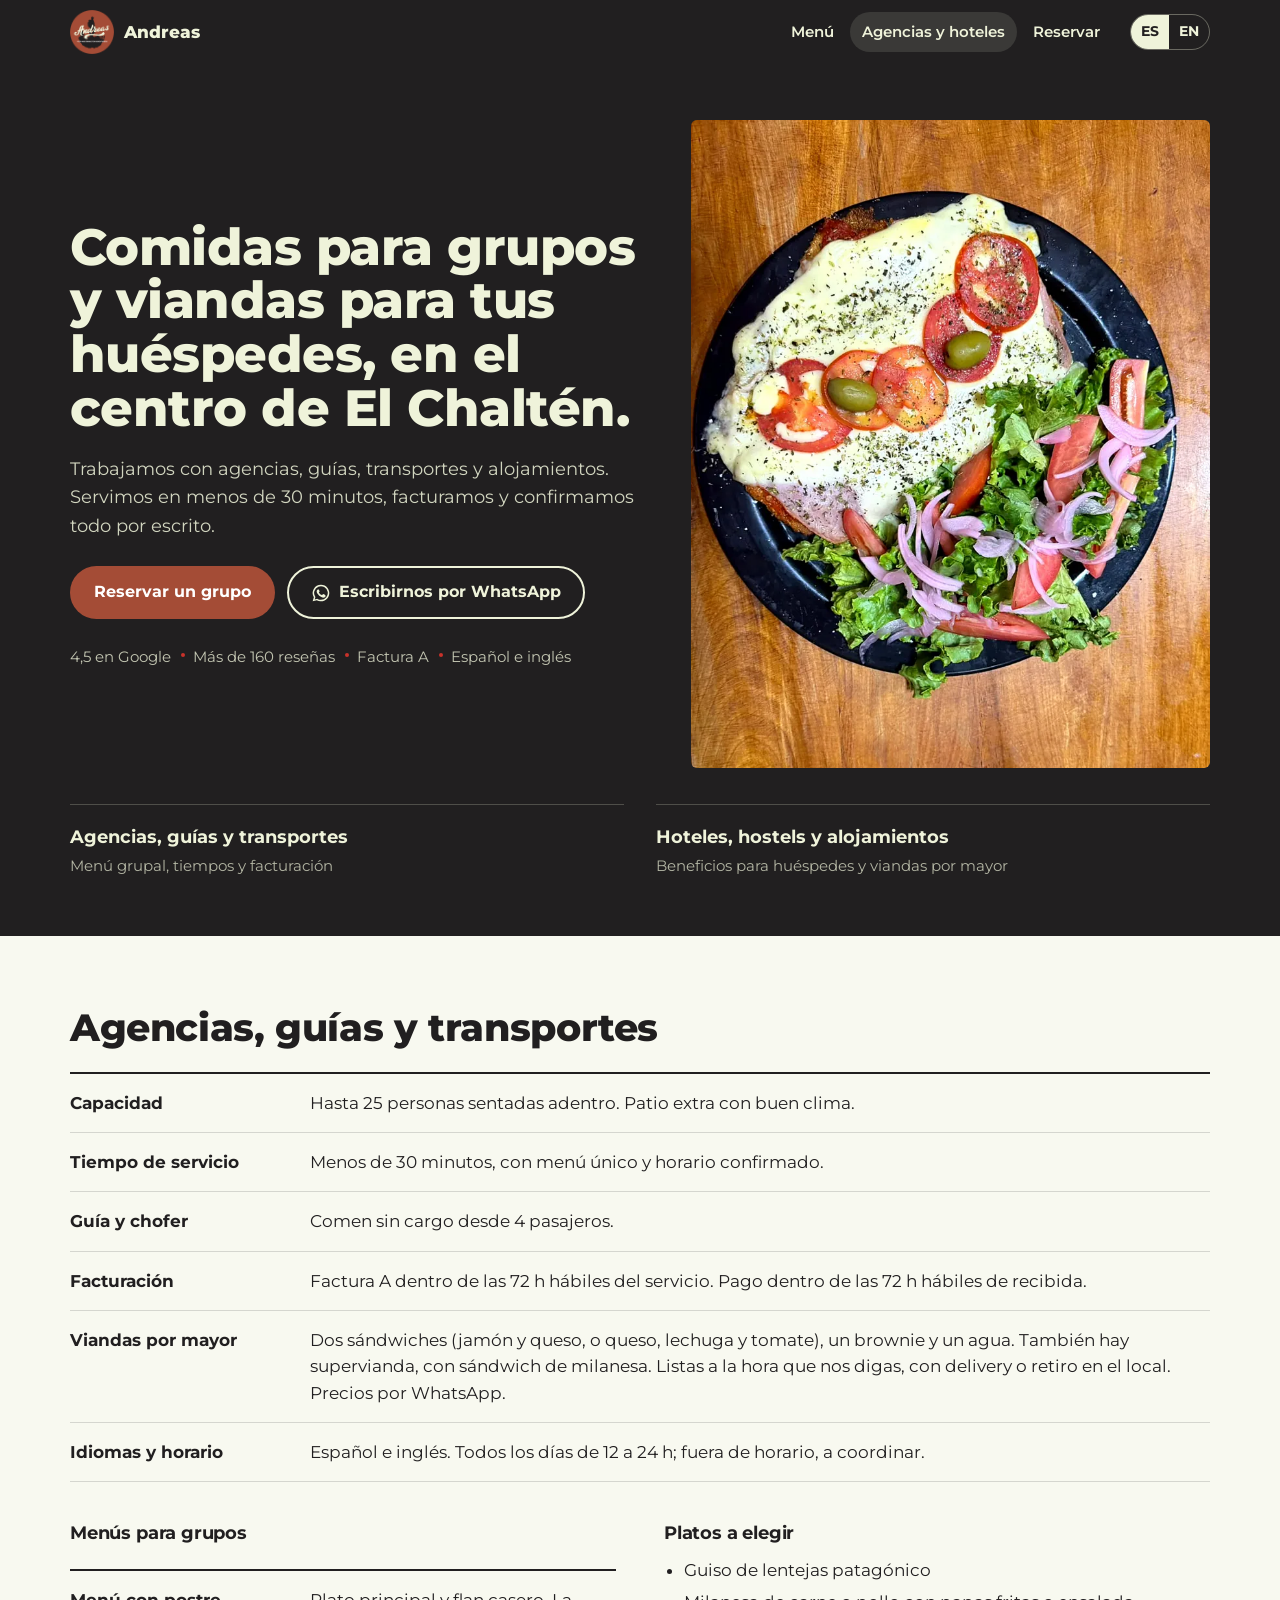
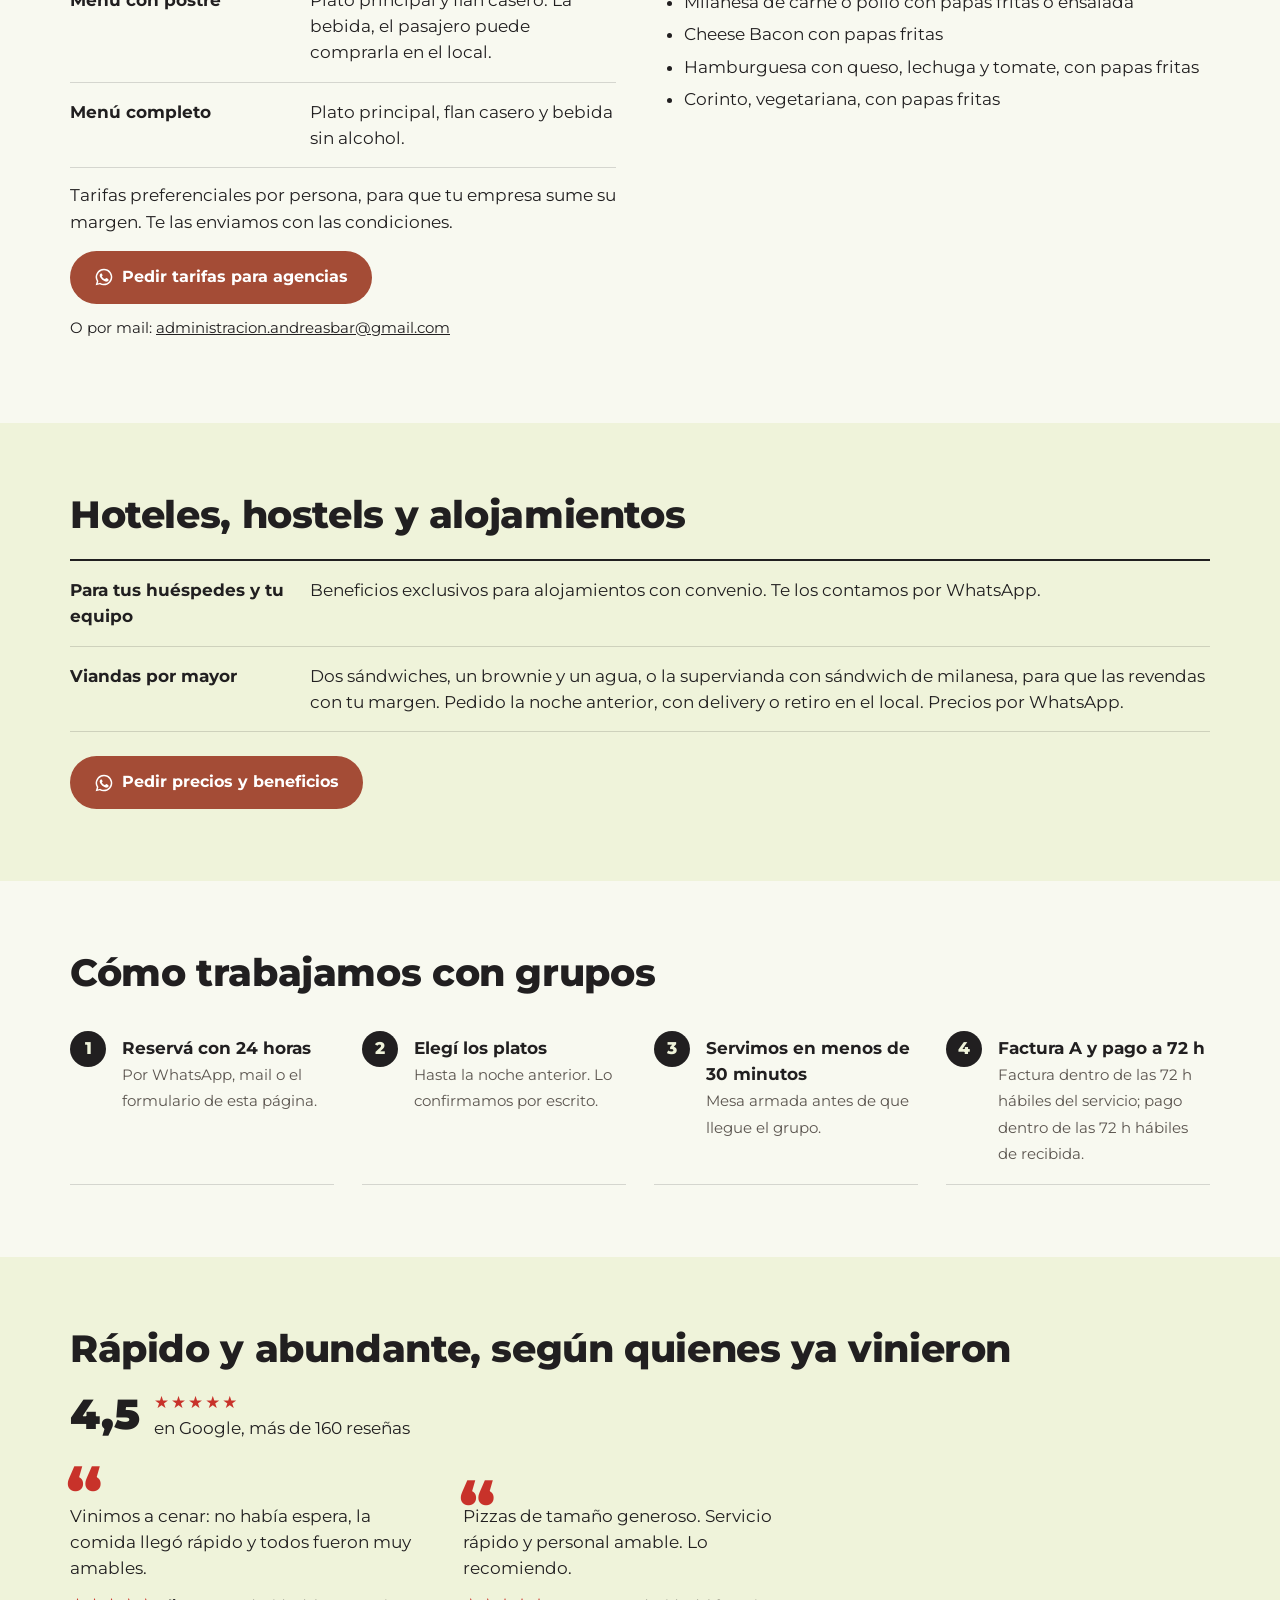
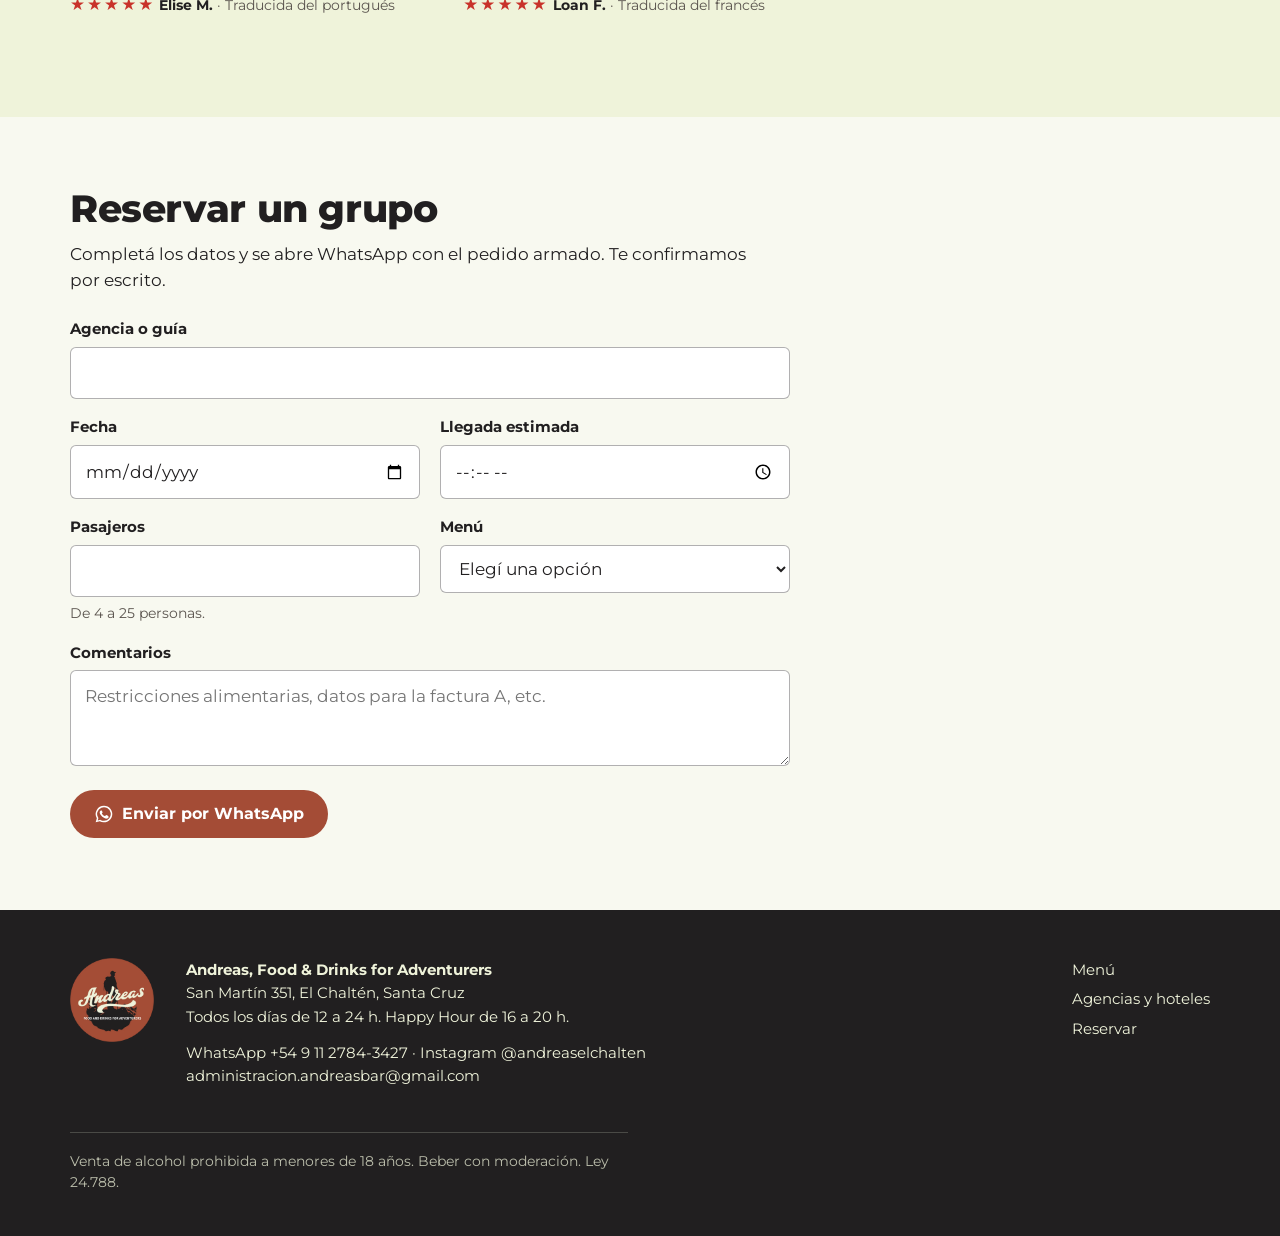
==== commit bb6cfa96: "Sin link de socio; viandas por mayor con delivery o retiro y precios por WhatsApp Co-Authored-By: Cl" ====
--- a/agencias/index.html
+++ b/agencias/index.html
@@ -54,7 +54,7 @@
 <section class="seccion" id="agencias">
 <div class="wrap">
 <h2>Agencias, guías y transportes</h2>
-<dl class="spec"><dt>Capacidad</dt><dd>Hasta 25 personas sentadas adentro. Patio extra con buen clima.</dd><dt>Tiempo de servicio</dt><dd>Menos de 30 minutos, con menú único y horario confirmado.</dd><dt>Guía y chofer</dt><dd>Comen sin cargo desde 4 pasajeros.</dd><dt>Facturación</dt><dd>Factura A dentro de las 72 h hábiles del servicio. Pago dentro de las 72 h hábiles de recibida.</dd><dt>Viandas</dt><dd>Dos sándwiches (jamón y queso, o queso, lechuga y tomate), un brownie y un agua. También hay supervianda, con sándwich de milanesa. Listas a la hora que nos digas.</dd><dt>Idiomas y horario</dt><dd>Español e inglés. Todos los días de 12 a 24 h; fuera de horario, a coordinar.</dd></dl>
+<dl class="spec"><dt>Capacidad</dt><dd>Hasta 25 personas sentadas adentro. Patio extra con buen clima.</dd><dt>Tiempo de servicio</dt><dd>Menos de 30 minutos, con menú único y horario confirmado.</dd><dt>Guía y chofer</dt><dd>Comen sin cargo desde 4 pasajeros.</dd><dt>Facturación</dt><dd>Factura A dentro de las 72 h hábiles del servicio. Pago dentro de las 72 h hábiles de recibida.</dd><dt>Viandas por mayor</dt><dd>Dos sándwiches (jamón y queso, o queso, lechuga y tomate), un brownie y un agua. También hay supervianda, con sándwich de milanesa. Listas a la hora que nos digas, con delivery o retiro en el local. Precios por WhatsApp.</dd><dt>Idiomas y horario</dt><dd>Español e inglés. Todos los días de 12 a 24 h; fuera de horario, a coordinar.</dd></dl>
 <div class="dividido" style="align-items:start;margin-top:40px">
 <div>
 <h3>Menús para grupos</h3>
@@ -73,10 +73,9 @@
 <section class="seccion alt" id="hoteles">
 <div class="wrap">
 <h2 id="viandas">Hoteles, hostels y alojamientos</h2>
-<dl class="spec"><dt>Para tus huéspedes y tu equipo</dt><dd>Beneficios exclusivos para alojamientos con convenio. Te los contamos por WhatsApp.</dd><dt>Viandas por mayor</dt><dd>Dos sándwiches, un brownie y un agua, o la supervianda con sándwich de milanesa. Precio por mayor para que las revendas con tu margen. Pedido la noche anterior.</dd><dt>Tu link de socio</dt><dd>Lo que tus huéspedes reservan con tu link queda a tu nombre.</dd></dl>
+<dl class="spec"><dt>Para tus huéspedes y tu equipo</dt><dd>Beneficios exclusivos para alojamientos con convenio. Te los contamos por WhatsApp.</dd><dt>Viandas por mayor</dt><dd>Dos sándwiches, un brownie y un agua, o la supervianda con sándwich de milanesa, para que las revendas con tu margen. Pedido la noche anterior, con delivery o retiro en el local. Precios por WhatsApp.</dd></dl>
 <div class="acciones" style="margin-top:24px">
-<a class="btn btn-wa" href="/socios/">Quiero mi link de socio</a>
-<a class="btn btn-linea" href="https://wa.me/5491127843427?text=Hola%2C%20vi%20la%20web%20de%20Andreas.%20Tengo%20un%20alojamiento%20y%20quiero%20conocer%20los%20beneficios%20para%20hu%C3%A9spedes%20y%20el%20precio%20de%20las%20viandas%20por%20mayor."><svg viewBox="0 0 24 24" aria-hidden="true"><path fill="currentColor" d="M12 2a10 10 0 0 0-8.6 15.1L2 22l5-1.3A10 10 0 1 0 12 2Zm0 18.2a8.2 8.2 0 0 1-4.2-1.1l-.3-.2-3 .8.8-2.9-.2-.3A8.2 8.2 0 1 1 12 20.2Zm4.5-6.1c-.2-.1-1.5-.7-1.7-.8s-.4-.1-.6.1-.7.8-.8 1-.3.2-.5.1a6.7 6.7 0 0 1-3.3-2.9c-.3-.4.2-.4.7-1.3.1-.2 0-.3 0-.4l-.8-1.8c-.2-.5-.4-.4-.6-.4h-.5a1 1 0 0 0-.7.3 3 3 0 0 0-.9 2.2 5.2 5.2 0 0 0 1.1 2.7 11.8 11.8 0 0 0 4.5 4c1.7.7 2.3.8 3.2.6a2.7 2.7 0 0 0 1.8-1.2 2.2 2.2 0 0 0 .1-1.2c0-.1-.2-.2-.4-.3Z"/></svg>Pedir los beneficios y precios</a>
+<a class="btn btn-wa" href="https://wa.me/5491127843427?text=Hola%2C%20vi%20la%20web%20de%20Andreas.%20Tengo%20un%20alojamiento%20y%20quiero%20el%20precio%20de%20las%20viandas%20por%20mayor%20y%20los%20beneficios%20para%20hu%C3%A9spedes."><svg viewBox="0 0 24 24" aria-hidden="true"><path fill="currentColor" d="M12 2a10 10 0 0 0-8.6 15.1L2 22l5-1.3A10 10 0 1 0 12 2Zm0 18.2a8.2 8.2 0 0 1-4.2-1.1l-.3-.2-3 .8.8-2.9-.2-.3A8.2 8.2 0 1 1 12 20.2Zm4.5-6.1c-.2-.1-1.5-.7-1.7-.8s-.4-.1-.6.1-.7.8-.8 1-.3.2-.5.1a6.7 6.7 0 0 1-3.3-2.9c-.3-.4.2-.4.7-1.3.1-.2 0-.3 0-.4l-.8-1.8c-.2-.5-.4-.4-.6-.4h-.5a1 1 0 0 0-.7.3 3 3 0 0 0-.9 2.2 5.2 5.2 0 0 0 1.1 2.7 11.8 11.8 0 0 0 4.5 4c1.7.7 2.3.8 3.2.6a2.7 2.7 0 0 0 1.8-1.2 2.2 2.2 0 0 0 .1-1.2c0-.1-.2-.2-.4-.3Z"/></svg>Pedir precios y beneficios</a>
 </div>
 </div>
 </section>
@@ -123,7 +122,7 @@
 <p><b>Andreas, Food &amp; Drinks for Adventurers</b><br>San Martín 351, El Chaltén, Santa Cruz<br>Todos los días de 12 a 24 h. Happy Hour de 16 a 20 h.</p>
 <p><a href="https://wa.me/5491127843427">WhatsApp +54 9 11 2784-3427</a> · <a href="https://instagram.com/andreaselchalten">Instagram @andreaselchalten</a><br><a href="mailto:administracion.andreasbar@gmail.com">administracion.andreasbar@gmail.com</a></p>
 </div>
-<ul><li><a href="/menu/">Menú</a></li><li><a href="/agencias/">Agencias y hoteles</a></li><li><a href="/reservas/">Reservar</a></li><li><a href="/socios/">Socios: hoteles y agencias</a></li></ul>
+<ul><li><a href="/menu/">Menú</a></li><li><a href="/agencias/">Agencias y hoteles</a></li><li><a href="/reservas/">Reservar</a></li></ul>
 <p class="legal">Venta de alcohol prohibida a menores de 18 años. Beber con moderación. Ley 24.788.</p>
 </div>
 </footer>
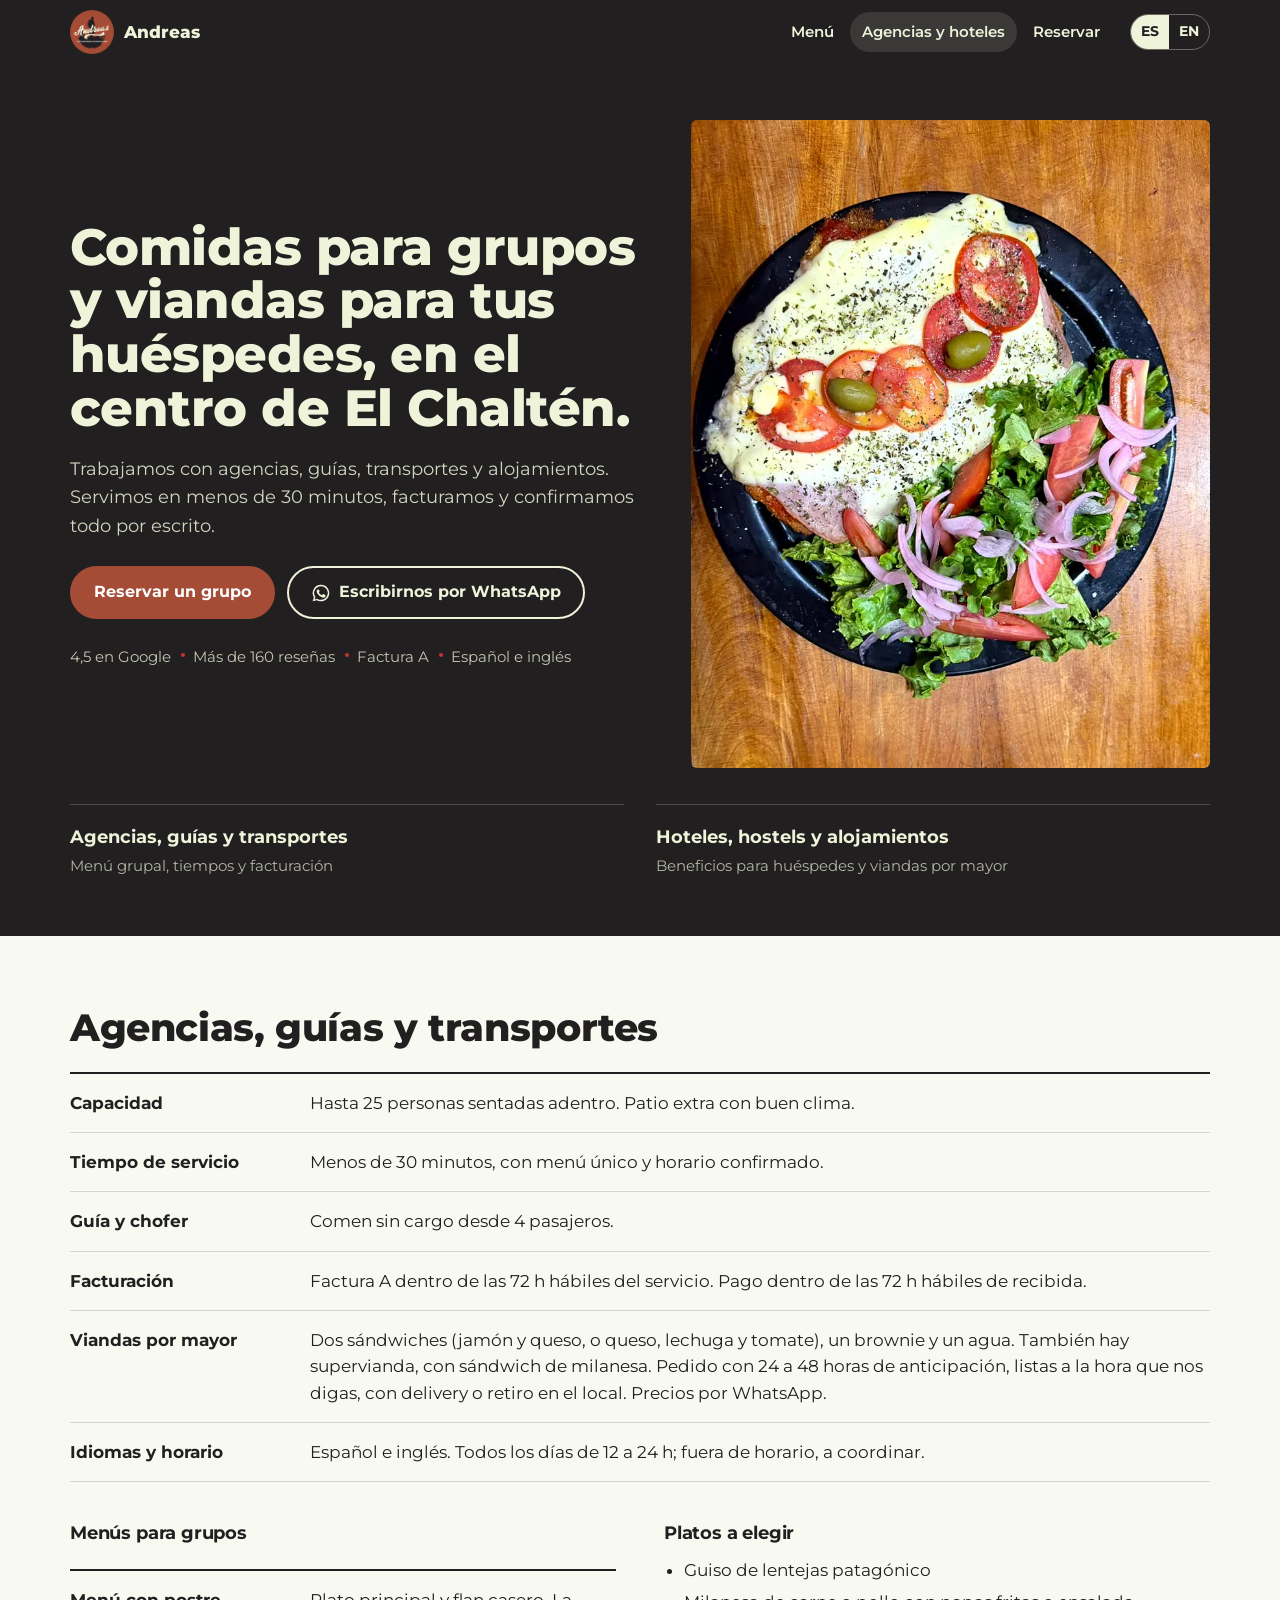
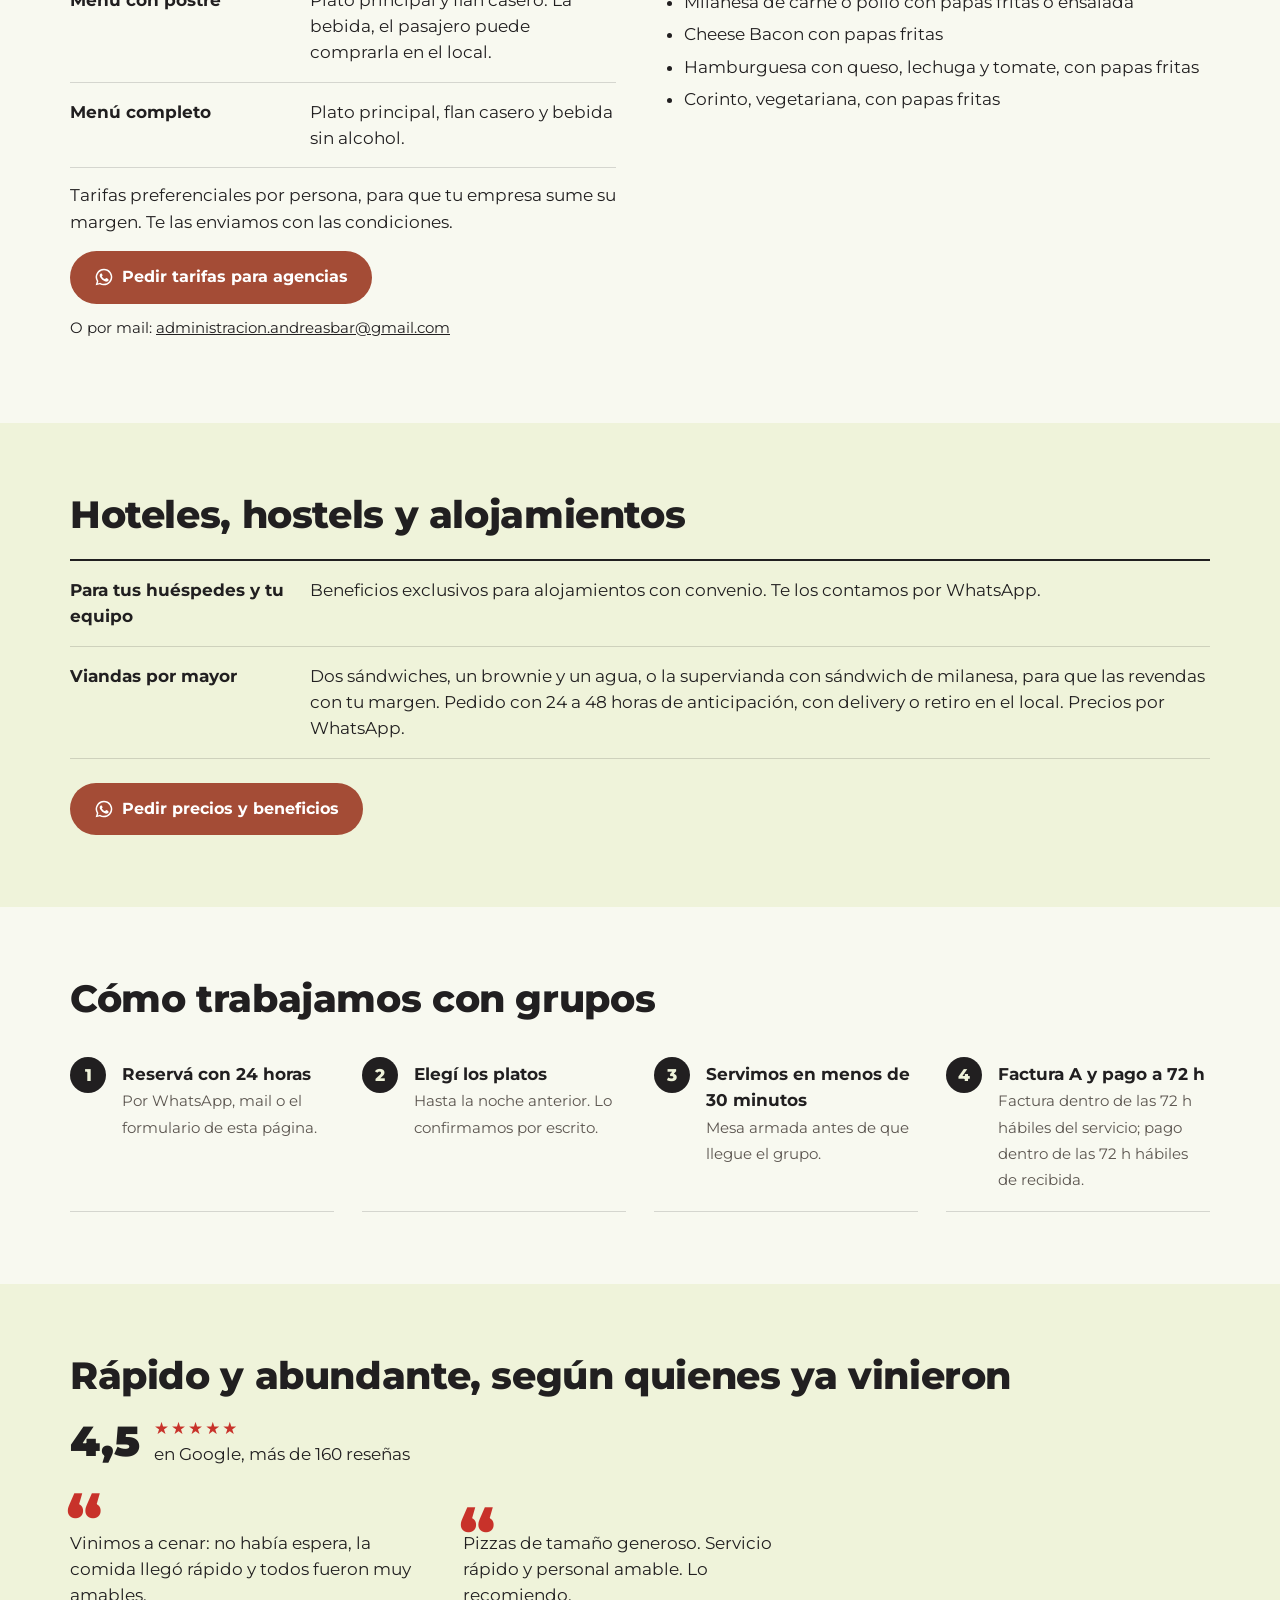
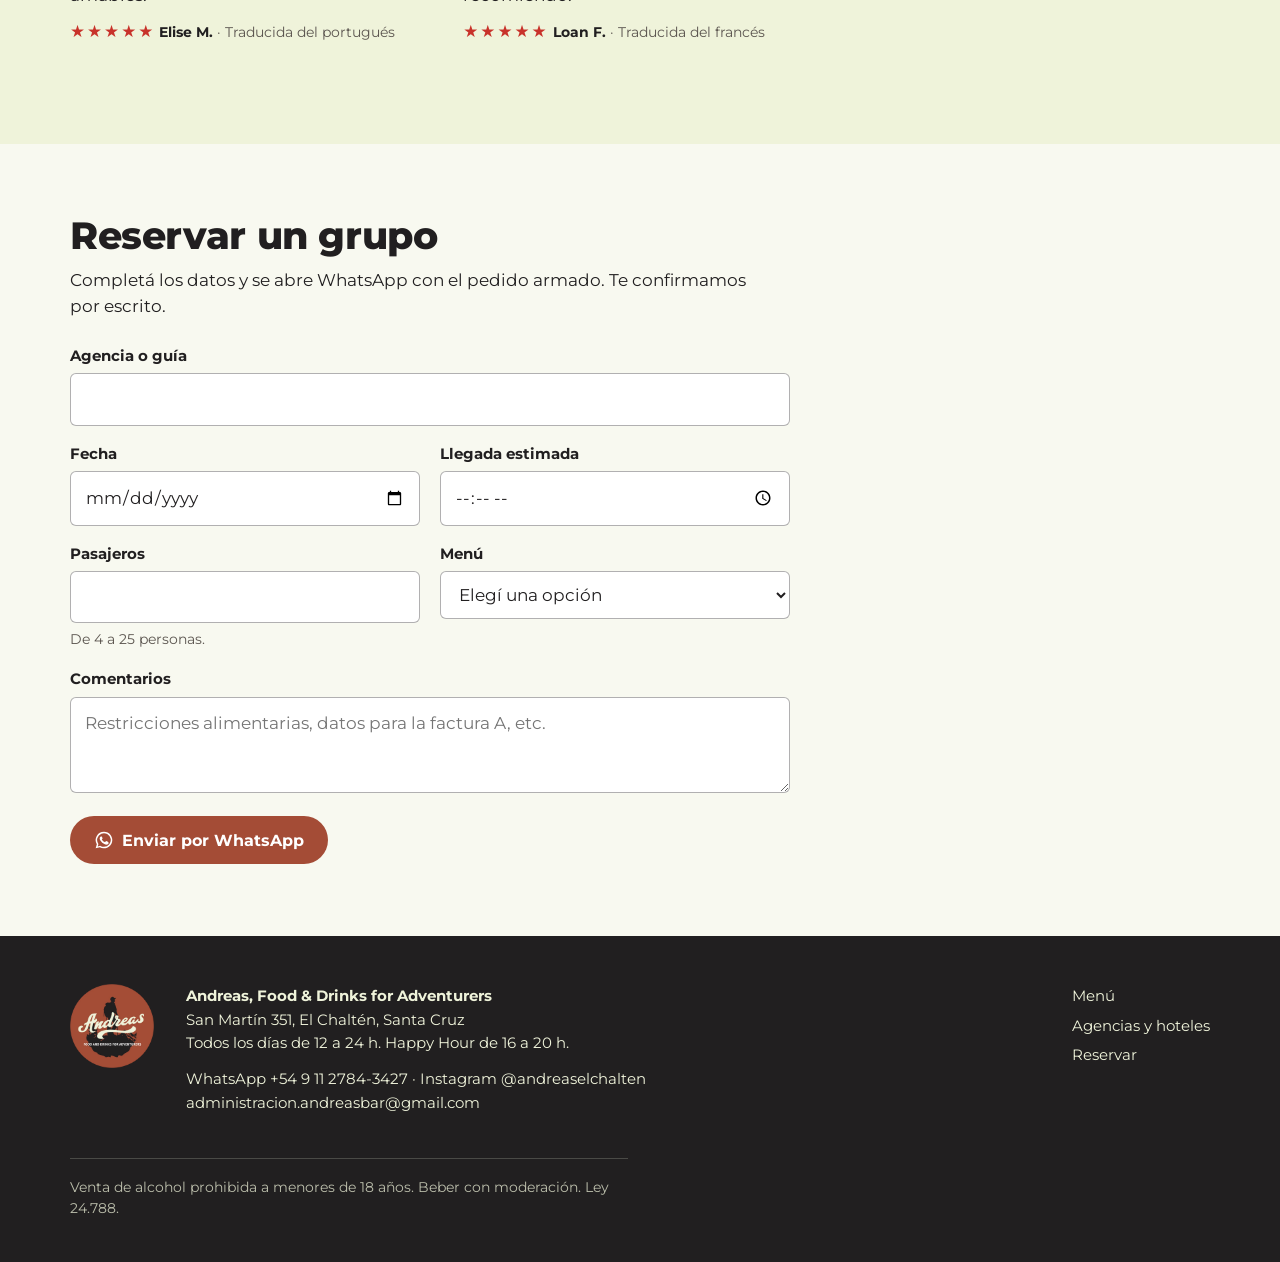
==== commit ed9cc5f7: "Viandas: pedido con 24 a 48 horas de anticipación Co-Authored-By: Claude Opus 5.5 <noreply@anthropic" ====
--- a/agencias/index.html
+++ b/agencias/index.html
@@ -54,7 +54,7 @@
 <section class="seccion" id="agencias">
 <div class="wrap">
 <h2>Agencias, guías y transportes</h2>
-<dl class="spec"><dt>Capacidad</dt><dd>Hasta 25 personas sentadas adentro. Patio extra con buen clima.</dd><dt>Tiempo de servicio</dt><dd>Menos de 30 minutos, con menú único y horario confirmado.</dd><dt>Guía y chofer</dt><dd>Comen sin cargo desde 4 pasajeros.</dd><dt>Facturación</dt><dd>Factura A dentro de las 72 h hábiles del servicio. Pago dentro de las 72 h hábiles de recibida.</dd><dt>Viandas por mayor</dt><dd>Dos sándwiches (jamón y queso, o queso, lechuga y tomate), un brownie y un agua. También hay supervianda, con sándwich de milanesa. Listas a la hora que nos digas, con delivery o retiro en el local. Precios por WhatsApp.</dd><dt>Idiomas y horario</dt><dd>Español e inglés. Todos los días de 12 a 24 h; fuera de horario, a coordinar.</dd></dl>
+<dl class="spec"><dt>Capacidad</dt><dd>Hasta 25 personas sentadas adentro. Patio extra con buen clima.</dd><dt>Tiempo de servicio</dt><dd>Menos de 30 minutos, con menú único y horario confirmado.</dd><dt>Guía y chofer</dt><dd>Comen sin cargo desde 4 pasajeros.</dd><dt>Facturación</dt><dd>Factura A dentro de las 72 h hábiles del servicio. Pago dentro de las 72 h hábiles de recibida.</dd><dt>Viandas por mayor</dt><dd>Dos sándwiches (jamón y queso, o queso, lechuga y tomate), un brownie y un agua. También hay supervianda, con sándwich de milanesa. Pedido con 24 a 48 horas de anticipación, listas a la hora que nos digas, con delivery o retiro en el local. Precios por WhatsApp.</dd><dt>Idiomas y horario</dt><dd>Español e inglés. Todos los días de 12 a 24 h; fuera de horario, a coordinar.</dd></dl>
 <div class="dividido" style="align-items:start;margin-top:40px">
 <div>
 <h3>Menús para grupos</h3>
@@ -73,7 +73,7 @@
 <section class="seccion alt" id="hoteles">
 <div class="wrap">
 <h2 id="viandas">Hoteles, hostels y alojamientos</h2>
-<dl class="spec"><dt>Para tus huéspedes y tu equipo</dt><dd>Beneficios exclusivos para alojamientos con convenio. Te los contamos por WhatsApp.</dd><dt>Viandas por mayor</dt><dd>Dos sándwiches, un brownie y un agua, o la supervianda con sándwich de milanesa, para que las revendas con tu margen. Pedido la noche anterior, con delivery o retiro en el local. Precios por WhatsApp.</dd></dl>
+<dl class="spec"><dt>Para tus huéspedes y tu equipo</dt><dd>Beneficios exclusivos para alojamientos con convenio. Te los contamos por WhatsApp.</dd><dt>Viandas por mayor</dt><dd>Dos sándwiches, un brownie y un agua, o la supervianda con sándwich de milanesa, para que las revendas con tu margen. Pedido con 24 a 48 horas de anticipación, con delivery o retiro en el local. Precios por WhatsApp.</dd></dl>
 <div class="acciones" style="margin-top:24px">
 <a class="btn btn-wa" href="https://wa.me/5491127843427?text=Hola%2C%20vi%20la%20web%20de%20Andreas.%20Tengo%20un%20alojamiento%20y%20quiero%20el%20precio%20de%20las%20viandas%20por%20mayor%20y%20los%20beneficios%20para%20hu%C3%A9spedes."><svg viewBox="0 0 24 24" aria-hidden="true"><path fill="currentColor" d="M12 2a10 10 0 0 0-8.6 15.1L2 22l5-1.3A10 10 0 1 0 12 2Zm0 18.2a8.2 8.2 0 0 1-4.2-1.1l-.3-.2-3 .8.8-2.9-.2-.3A8.2 8.2 0 1 1 12 20.2Zm4.5-6.1c-.2-.1-1.5-.7-1.7-.8s-.4-.1-.6.1-.7.8-.8 1-.3.2-.5.1a6.7 6.7 0 0 1-3.3-2.9c-.3-.4.2-.4.7-1.3.1-.2 0-.3 0-.4l-.8-1.8c-.2-.5-.4-.4-.6-.4h-.5a1 1 0 0 0-.7.3 3 3 0 0 0-.9 2.2 5.2 5.2 0 0 0 1.1 2.7 11.8 11.8 0 0 0 4.5 4c1.7.7 2.3.8 3.2.6a2.7 2.7 0 0 0 1.8-1.2 2.2 2.2 0 0 0 .1-1.2c0-.1-.2-.2-.4-.3Z"/></svg>Pedir precios y beneficios</a>
 </div>
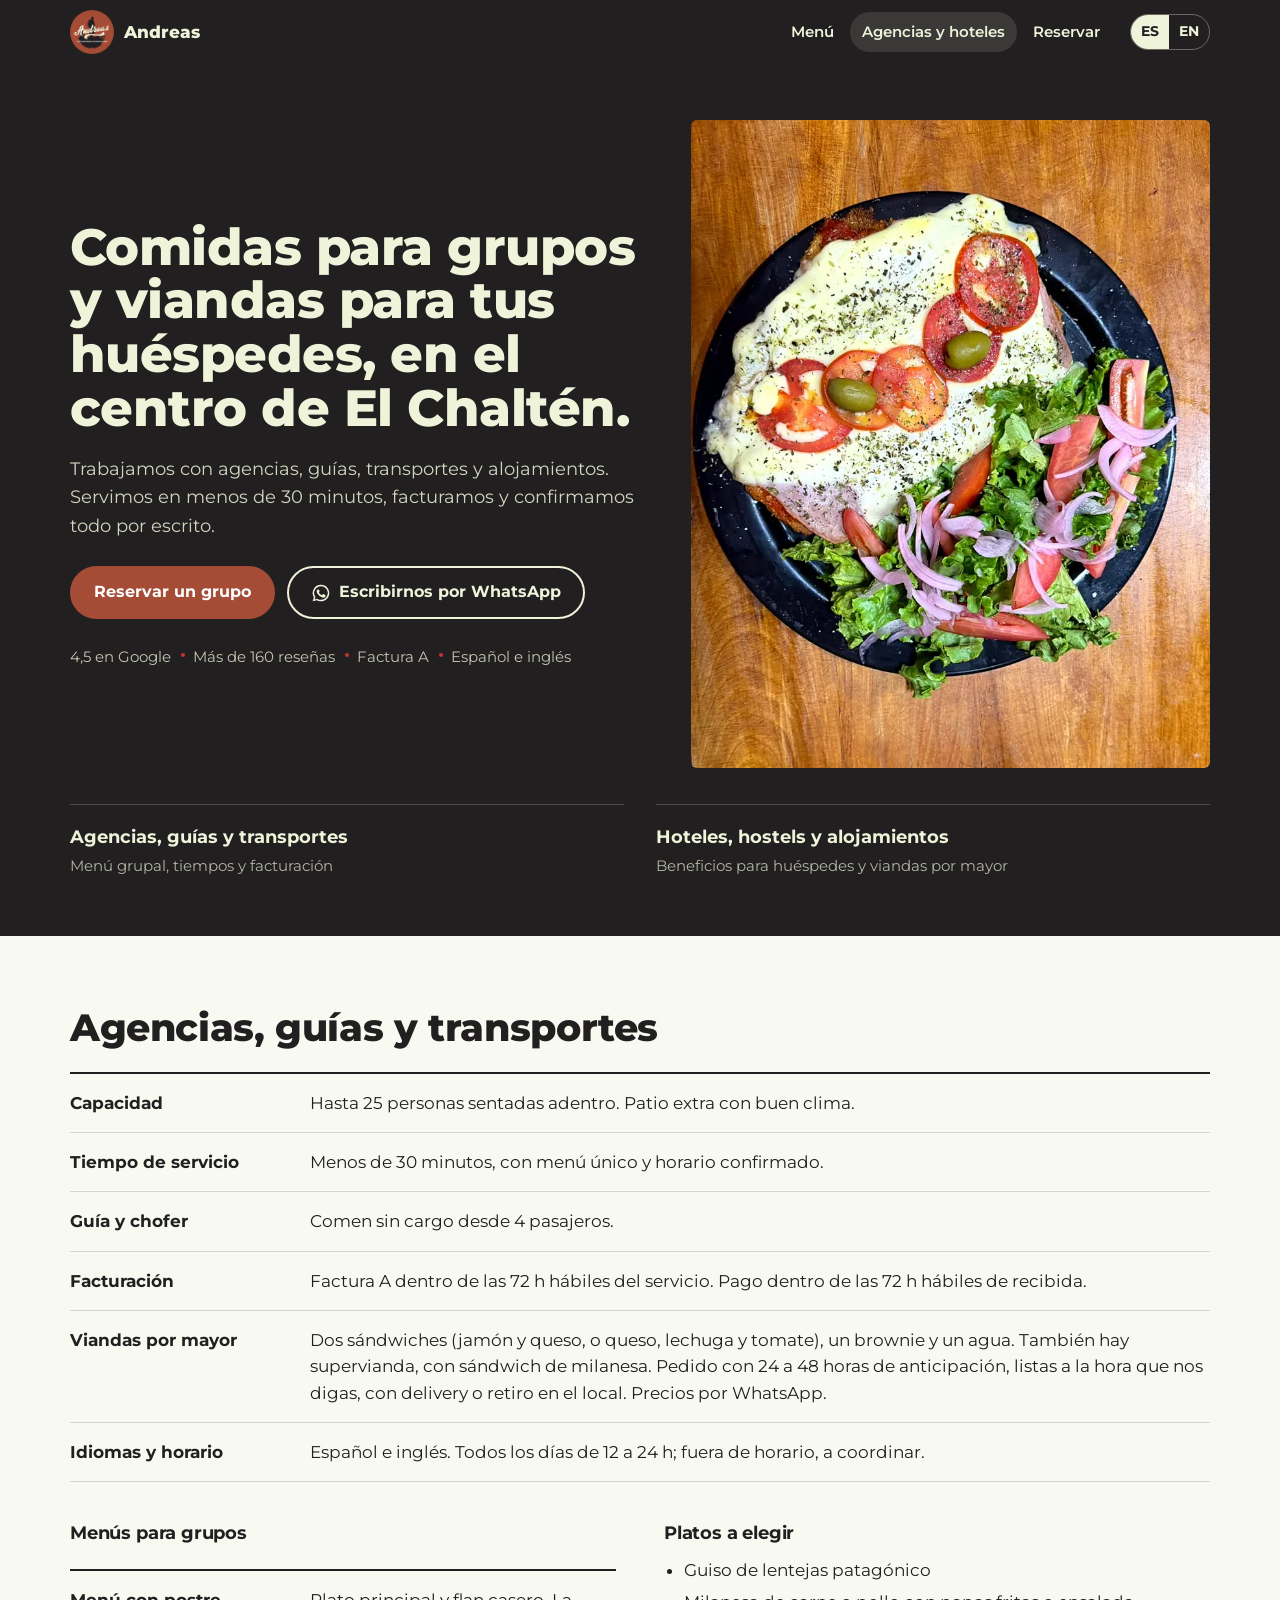
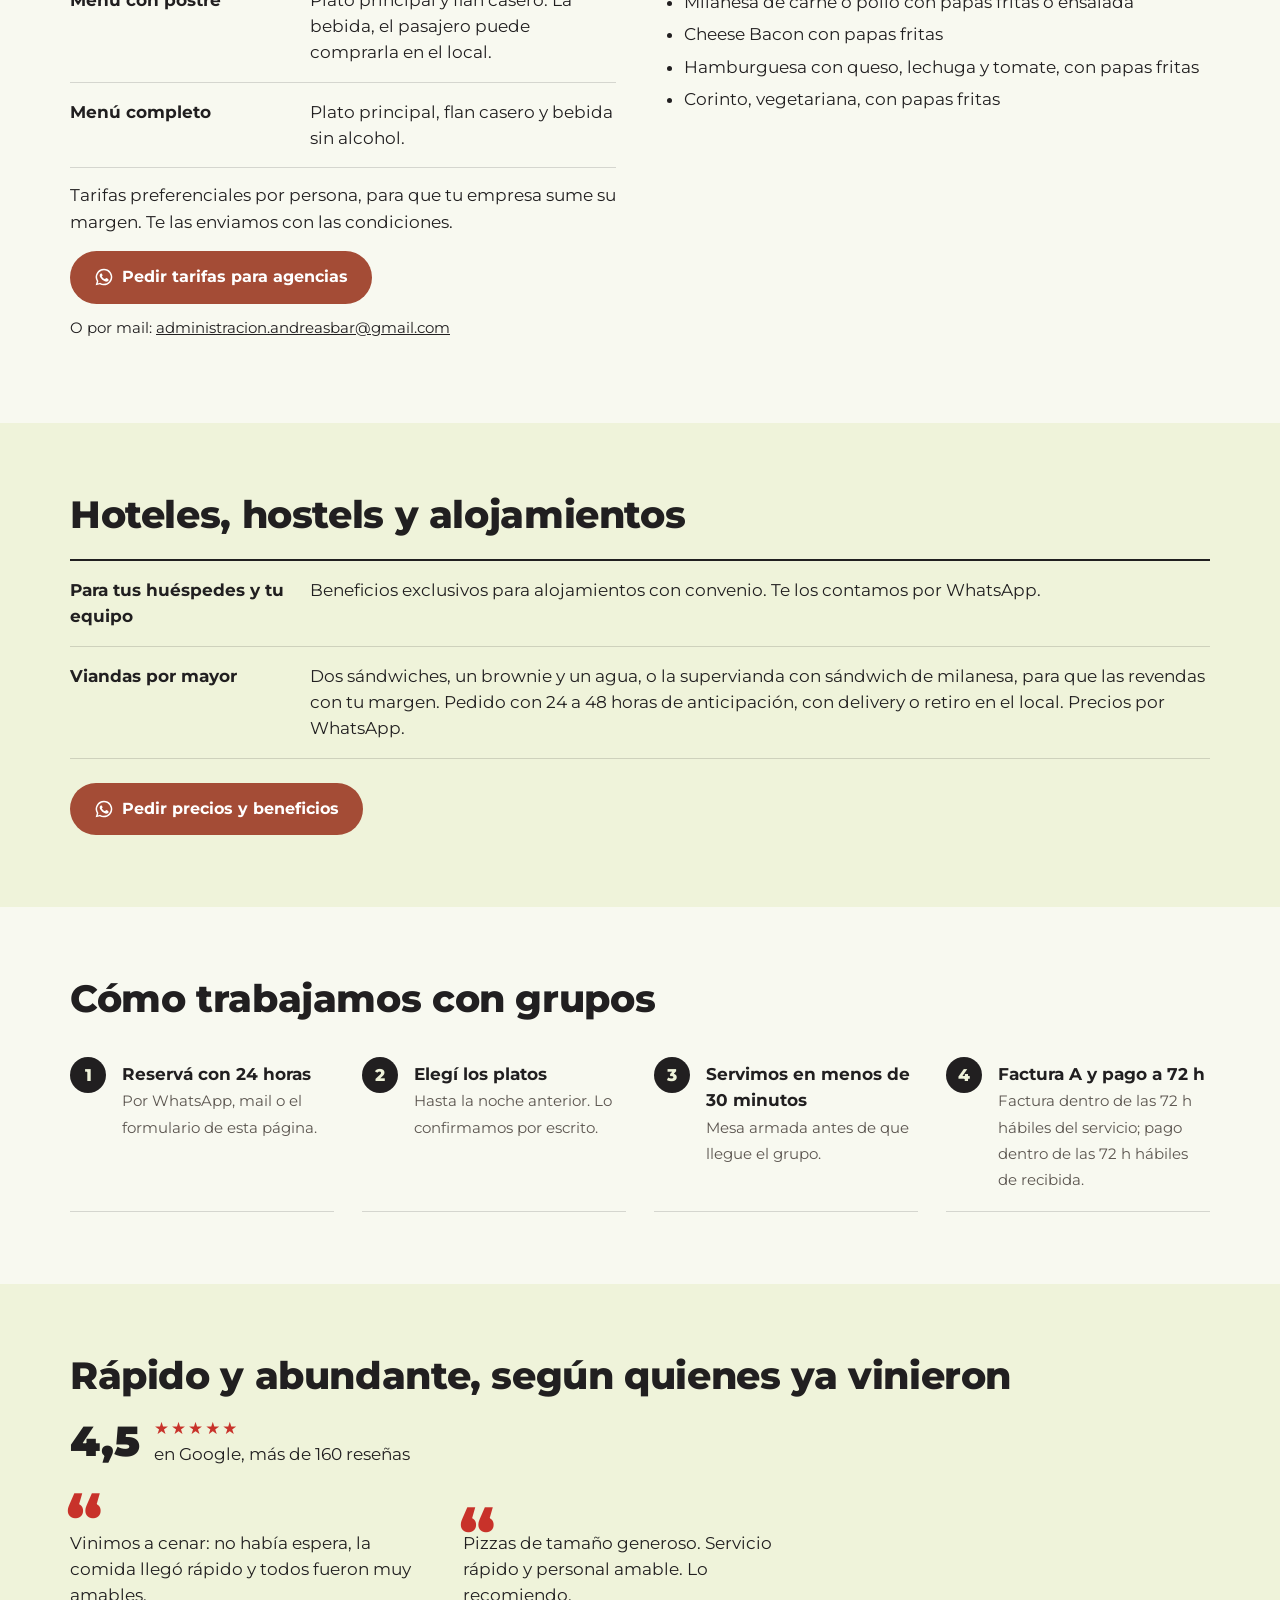
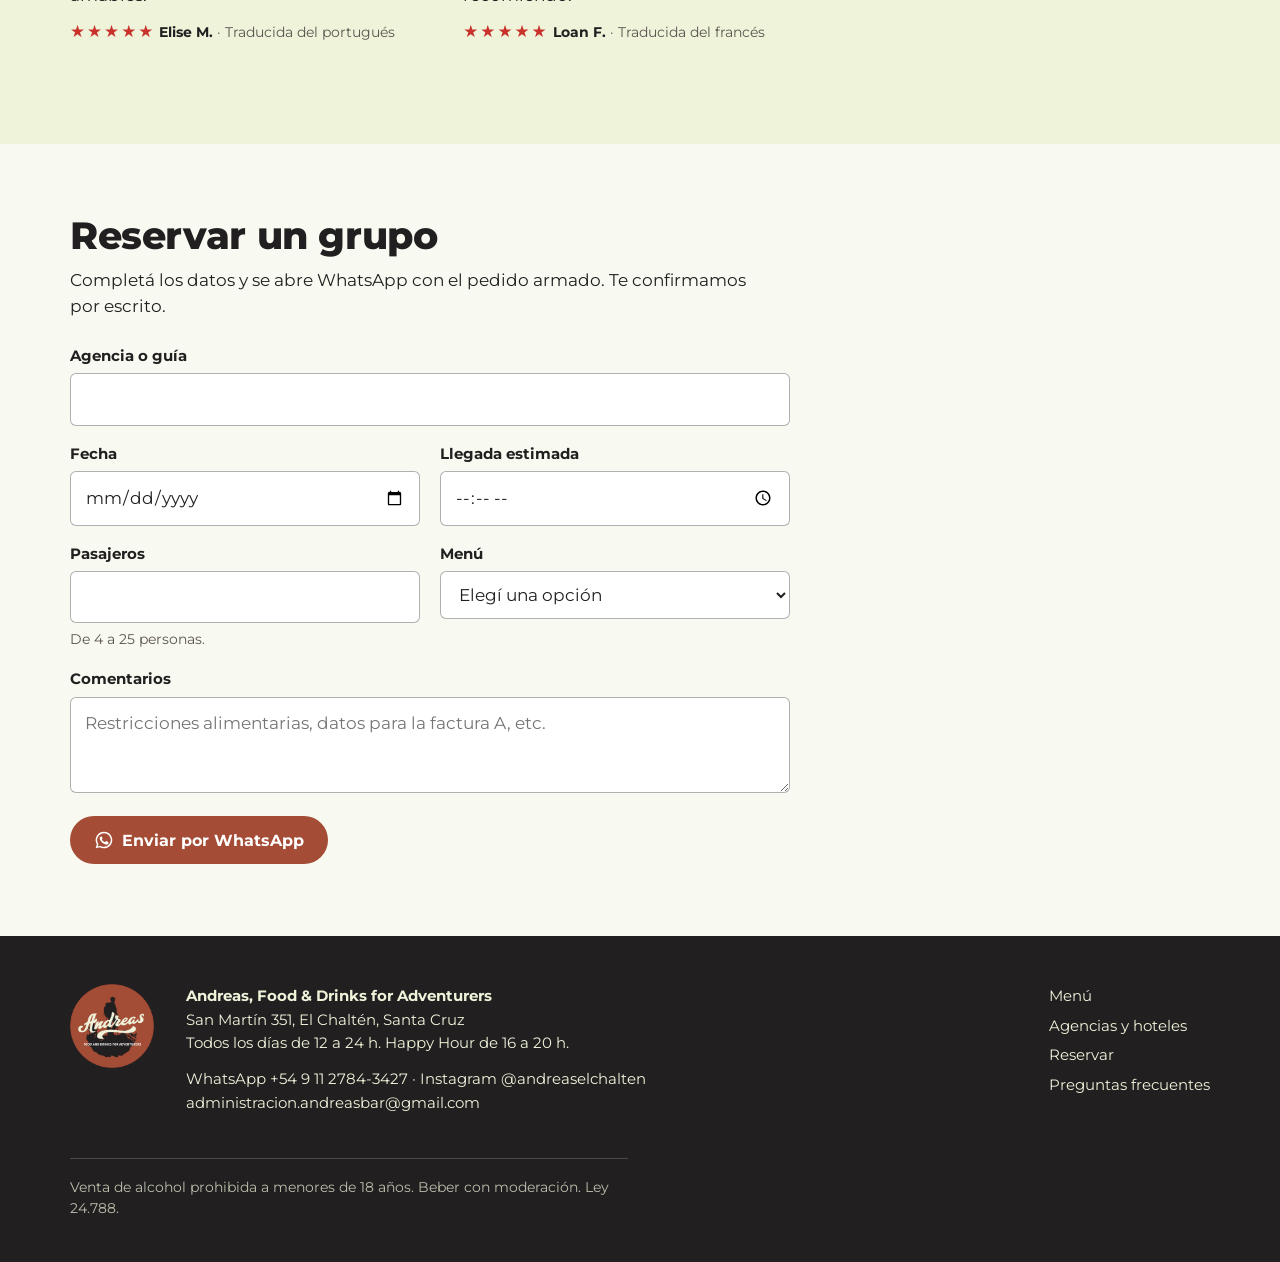
==== commit 37a7291c: "Fotos en el menú, preguntas frecuentes y arreglos de la revisión - Menú: miniaturas de 8 platos (se " ====
--- a/agencias/index.html
+++ b/agencias/index.html
@@ -109,7 +109,7 @@
 <div><label for="g-pax">Pasajeros</label><input id="g-pax" type="number" min="4" max="25" required inputmode="numeric" data-etiqueta="Pasajeros"><p class="ayuda">De 4 a 25 personas.</p></div>
 <div><label for="g-menu">Menú</label><select id="g-menu" required data-etiqueta="Menú"><option value="">Elegí una opción</option><option>Menú con postre</option><option>Menú completo</option><option>Viandas</option></select></div>
 <div class="full"><label for="g-notas">Comentarios</label><textarea id="g-notas" data-etiqueta="Comentarios" placeholder="Restricciones alimentarias, datos para la factura A, etc."></textarea></div>
-<p class="error full" hidden role="alert">Revisá los campos marcados: faltan datos.</p>
+<div class="trampa" aria-hidden="true"><label>Sitio web<input name="web" tabindex="-1" autocomplete="off"></label></div><p class="error full" hidden role="alert">Revisá los campos marcados: faltan datos.</p>
 <div class="full"><button class="btn btn-wa" type="submit"><svg viewBox="0 0 24 24" aria-hidden="true"><path fill="currentColor" d="M12 2a10 10 0 0 0-8.6 15.1L2 22l5-1.3A10 10 0 1 0 12 2Zm0 18.2a8.2 8.2 0 0 1-4.2-1.1l-.3-.2-3 .8.8-2.9-.2-.3A8.2 8.2 0 1 1 12 20.2Zm4.5-6.1c-.2-.1-1.5-.7-1.7-.8s-.4-.1-.6.1-.7.8-.8 1-.3.2-.5.1a6.7 6.7 0 0 1-3.3-2.9c-.3-.4.2-.4.7-1.3.1-.2 0-.3 0-.4l-.8-1.8c-.2-.5-.4-.4-.6-.4h-.5a1 1 0 0 0-.7.3 3 3 0 0 0-.9 2.2 5.2 5.2 0 0 0 1.1 2.7 11.8 11.8 0 0 0 4.5 4c1.7.7 2.3.8 3.2.6a2.7 2.7 0 0 0 1.8-1.2 2.2 2.2 0 0 0 .1-1.2c0-.1-.2-.2-.4-.3Z"/></svg>Enviar por WhatsApp</button></div>
 </form>
 </div>
@@ -122,7 +122,7 @@
 <p><b>Andreas, Food &amp; Drinks for Adventurers</b><br>San Martín 351, El Chaltén, Santa Cruz<br>Todos los días de 12 a 24 h. Happy Hour de 16 a 20 h.</p>
 <p><a href="https://wa.me/5491127843427">WhatsApp +54 9 11 2784-3427</a> · <a href="https://instagram.com/andreaselchalten">Instagram @andreaselchalten</a><br><a href="mailto:administracion.andreasbar@gmail.com">administracion.andreasbar@gmail.com</a></p>
 </div>
-<ul><li><a href="/menu/">Menú</a></li><li><a href="/agencias/">Agencias y hoteles</a></li><li><a href="/reservas/">Reservar</a></li></ul>
+<ul><li><a href="/menu/">Menú</a></li><li><a href="/agencias/">Agencias y hoteles</a></li><li><a href="/reservas/">Reservar</a></li><li><a href="/#preguntas">Preguntas frecuentes</a></li></ul>
 <p class="legal">Venta de alcohol prohibida a menores de 18 años. Beber con moderación. Ley 24.788.</p>
 </div>
 </footer>
--- a/css/site.css
+++ b/css/site.css
@@ -410,3 +410,62 @@
 details.pedir>summary{list-style:none;cursor:pointer;display:inline-flex}
 details.pedir>summary::-webkit-details-marker{display:none}
 details.pedir[open]>summary{display:none}
+.legal-hh{font-size:.8rem;opacity:.75;margin-top:10px}
+/* Link de la bio de Instagram */
+body.ig{background:var(--carbon);color:var(--crema);min-height:100vh}
+.ig-wrap{max-width:440px;margin:0 auto;padding:32px 16px 40px;text-align:center}
+.ig-logo{display:block;margin:0 auto;width:96px;height:96px;border-radius:50%}
+.ig .estado{justify-content:center;margin:14px 0 4px}
+.ig h1{font-size:1.9rem;line-height:1.15;margin:8px 0 24px}
+.ig h1 small{display:block;font-size:1rem;font-weight:600;opacity:.75;margin-top:8px}
+.ig-botones{display:grid;gap:12px}
+.ig-btn{display:block;padding:14px 18px;border-radius:16px;border:1.5px solid rgba(239,243,218,.35);color:var(--crema);text-decoration:none}
+.ig-btn b{display:block;font-size:1.1rem}
+.ig-btn span{display:block;font-size:.88rem;opacity:.75}
+.ig-btn.principal{background:var(--rojo);border-color:var(--rojo)}
+.ig-btn:focus-visible{outline:3px solid var(--crema);outline-offset:2px}
+.ig-dato{margin:18px 0 0;font-size:.95rem;opacity:.85}
+.ig-legal{margin-top:24px;font-size:.72rem;opacity:.55}
+/* Fotos en la carta */
+.item.con-foto{grid-template-columns:88px 1fr auto;align-items:start}
+.item.con-foto .foto-item{grid-row:1/span 2;grid-column:1}
+.item.con-foto h3{grid-column:2}
+.item.con-foto .precio{grid-column:3}
+.item.con-foto p{grid-column:2/-1}
+.foto-item{display:block;width:88px;height:88px;border-radius:50%;overflow:hidden;background:var(--crema)}
+.foto-item img{width:100%;height:100%;object-fit:cover;display:block;transition:transform .25s ease}
+.foto-item:hover img{transform:scale(1.06)}
+.fotos-seccion{display:grid;grid-template-columns:repeat(2,minmax(0,220px));gap:14px;margin:18px 0 4px}
+.fotos-seccion a{display:block;border-radius:var(--radio);overflow:hidden}
+.fotos-seccion img{width:100%;aspect-ratio:4/5;object-fit:cover;display:block;transition:transform .25s ease}
+.fotos-seccion a:hover img{transform:scale(1.04)}
+@media (max-width:760px){.fotos-seccion img{aspect-ratio:1}.item.con-foto{grid-template-columns:72px 1fr auto;column-gap:14px}.foto-item{width:72px;height:72px}}
+/* Visor de fotos */
+.visor{border:0;padding:0;background:transparent;max-width:min(92vw,640px);max-height:92vh;overflow:visible}
+.visor::backdrop{background:rgba(20,18,19,.86)}
+.visor img{display:block;max-width:100%;max-height:82vh;width:auto;height:auto;border-radius:var(--radio)}
+.visor p{color:var(--crema);text-align:center;margin:10px 0 0;font-weight:600}
+.visor button{position:absolute;top:-14px;right:-14px;width:44px;height:44px;border-radius:50%;border:0;background:var(--crema);color:var(--carbon);font:800 1.4rem/1 inherit;cursor:pointer}
+/* Preguntas frecuentes */
+.preguntas{max-width:820px;margin-top:24px;border-top:2px solid var(--carbon)}
+.pregunta{border-bottom:1px solid var(--linea)}
+.pregunta summary{list-style:none;cursor:pointer;display:flex;justify-content:space-between;align-items:center;gap:16px;min-height:56px;padding:12px 0;font-weight:700;font-size:1.05rem}
+.pregunta summary::-webkit-details-marker{display:none}
+.pregunta summary::after{content:"+";flex-shrink:0;width:32px;height:32px;border-radius:50%;display:grid;place-items:center;background:var(--crema);font-size:1.3rem;font-weight:700;transition:transform .2s ease}
+.pregunta[open] summary::after{transform:rotate(45deg)}
+.pregunta p{margin:0 0 18px;color:var(--suave);max-width:68ch}
+.pregunta p a{font-weight:700;color:var(--terracota);white-space:nowrap}
+/* Campo trampa contra robots: invisible para las personas */
+.trampa{position:absolute!important;left:-10000px;width:1px;height:1px;overflow:hidden}
+/* Botones cómodos para el dedo (mínimo 44 px) en pantallas táctiles */
+@media (pointer:coarse){
+  .nav a{min-height:44px;display:inline-flex;align-items:center}
+  .idioma a,.idioma span{min-height:42px;display:inline-flex;align-items:center;padding:0 14px}
+  .chips a{min-height:44px;display:inline-flex;align-items:center}
+  .pie ul{gap:0}
+  .pie ul a,.pie p a{display:inline-flex;align-items:center;min-height:44px}
+}
+@media (pointer:coarse){
+  .pregunta p a,.aviso a{display:inline-flex;align-items:center;min-height:44px}
+}
+@media (max-width:760px) and (pointer:coarse){.chips{top:110px}.carta section{scroll-margin-top:172px}}
